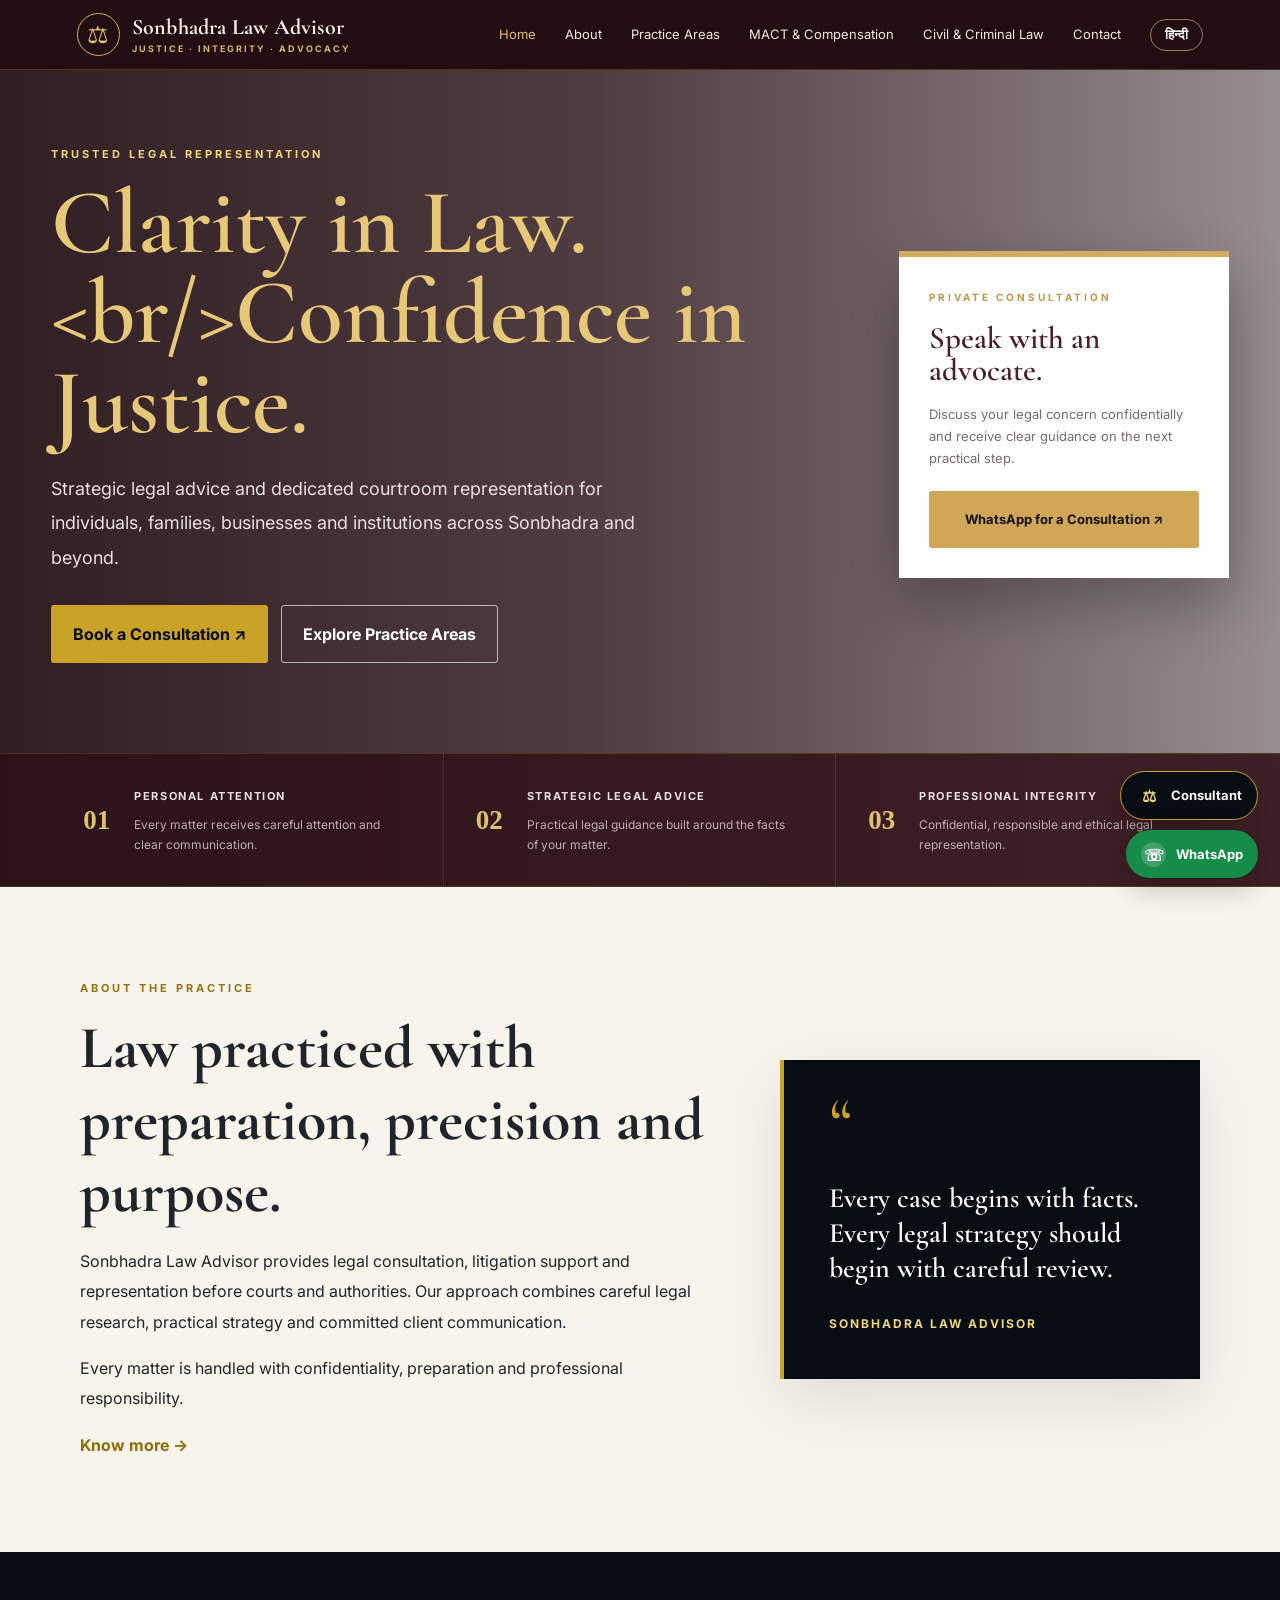
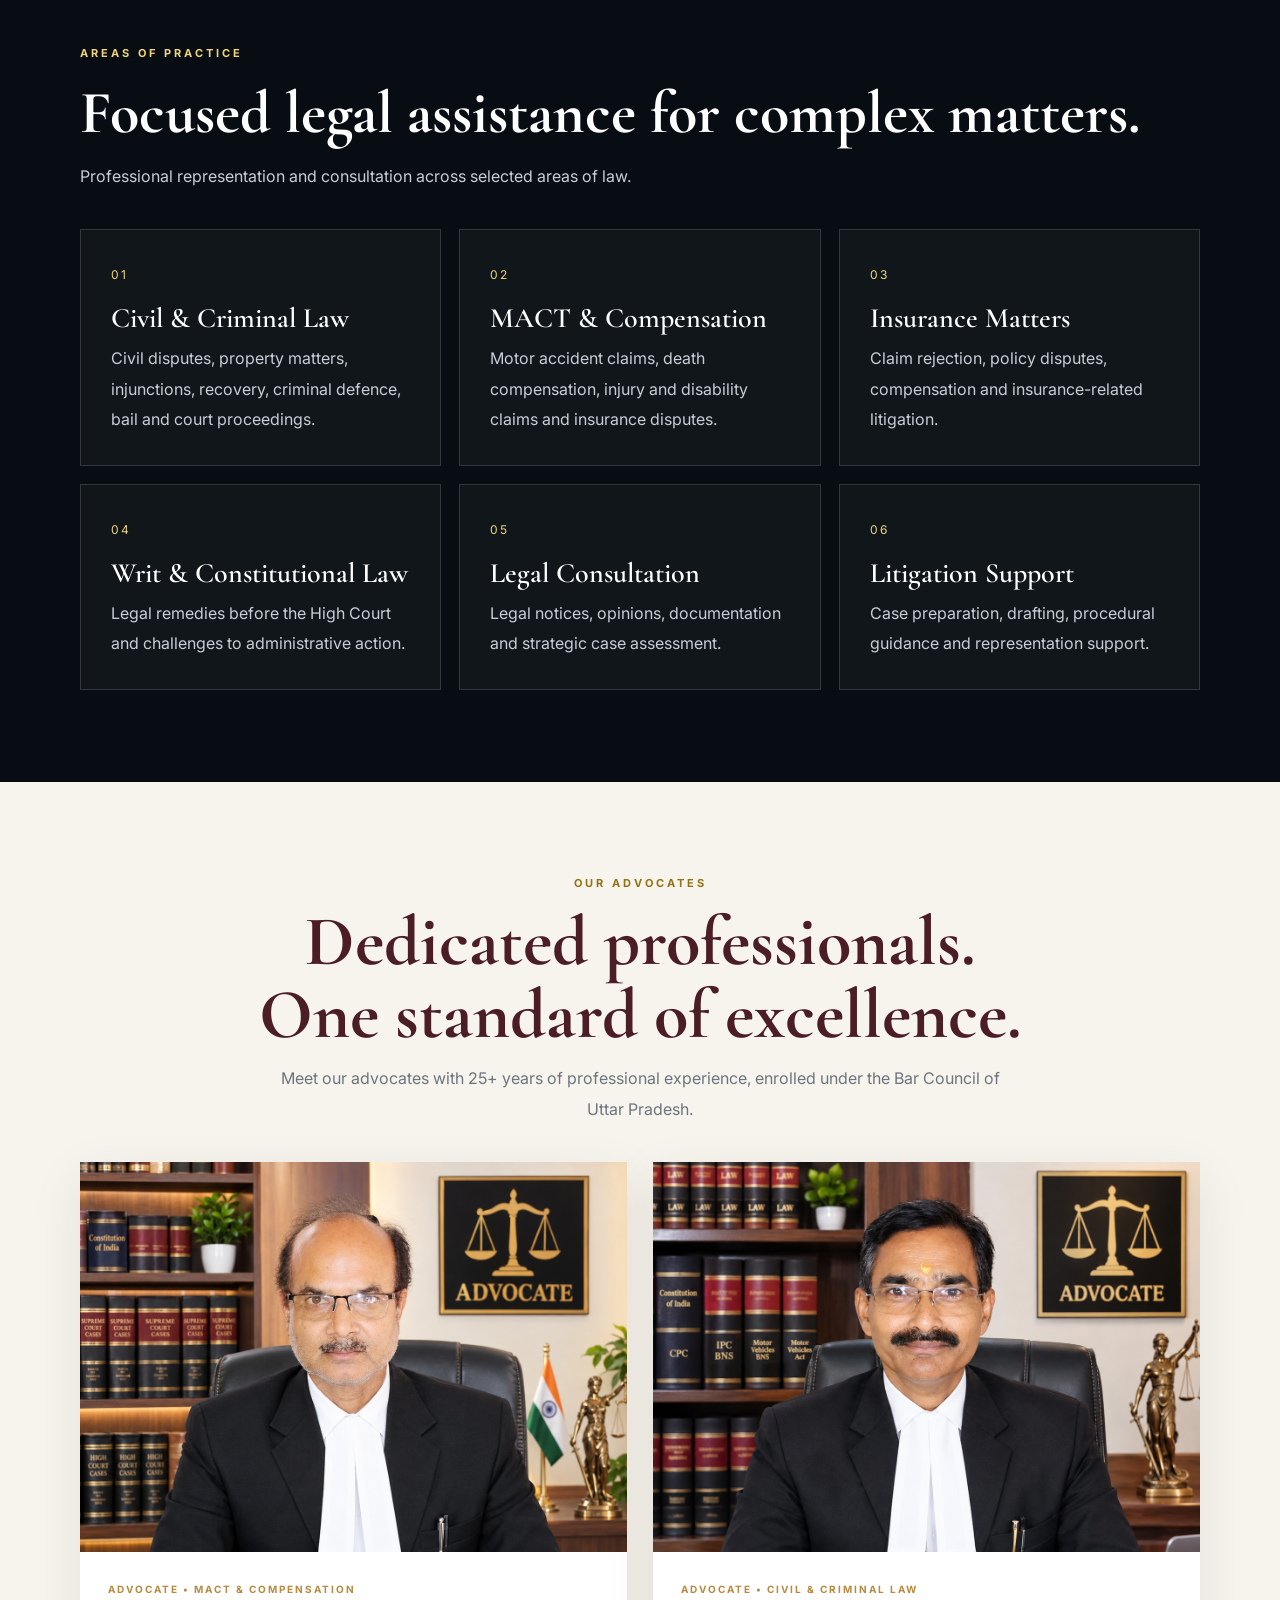
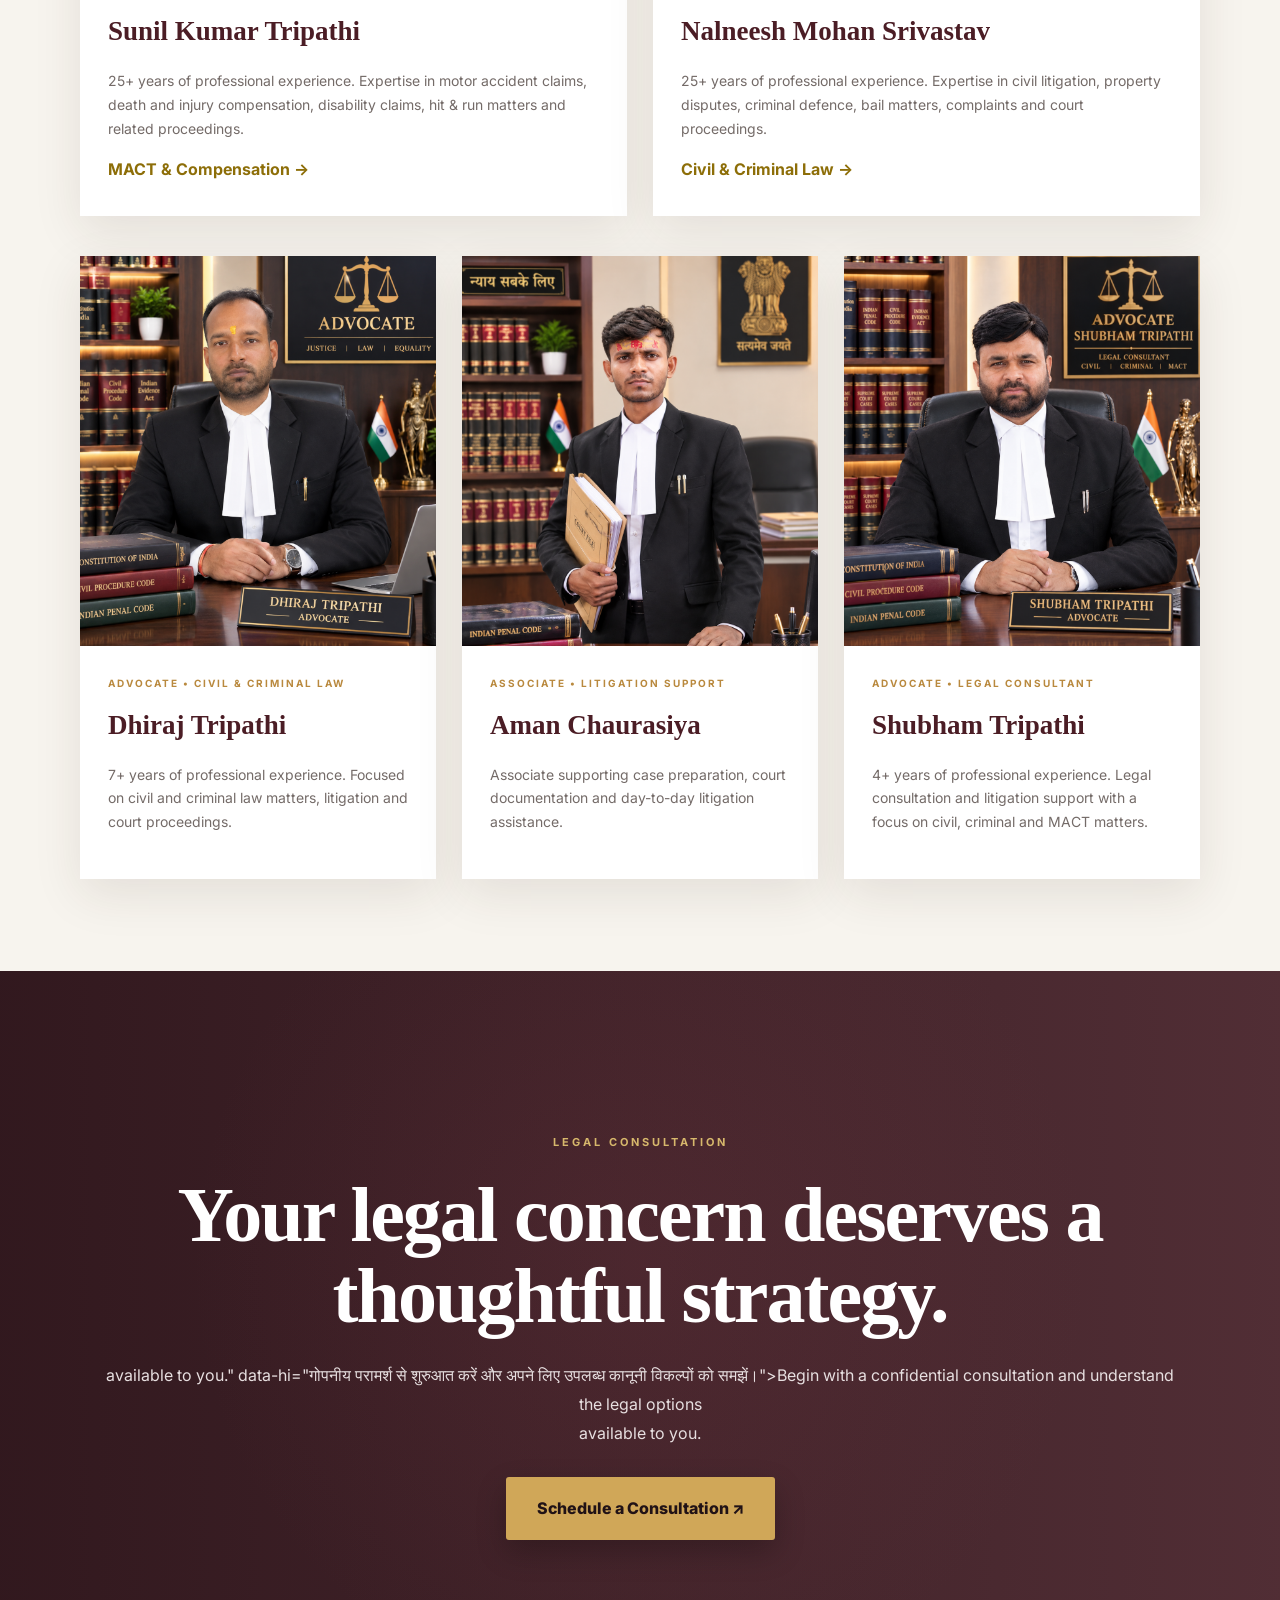
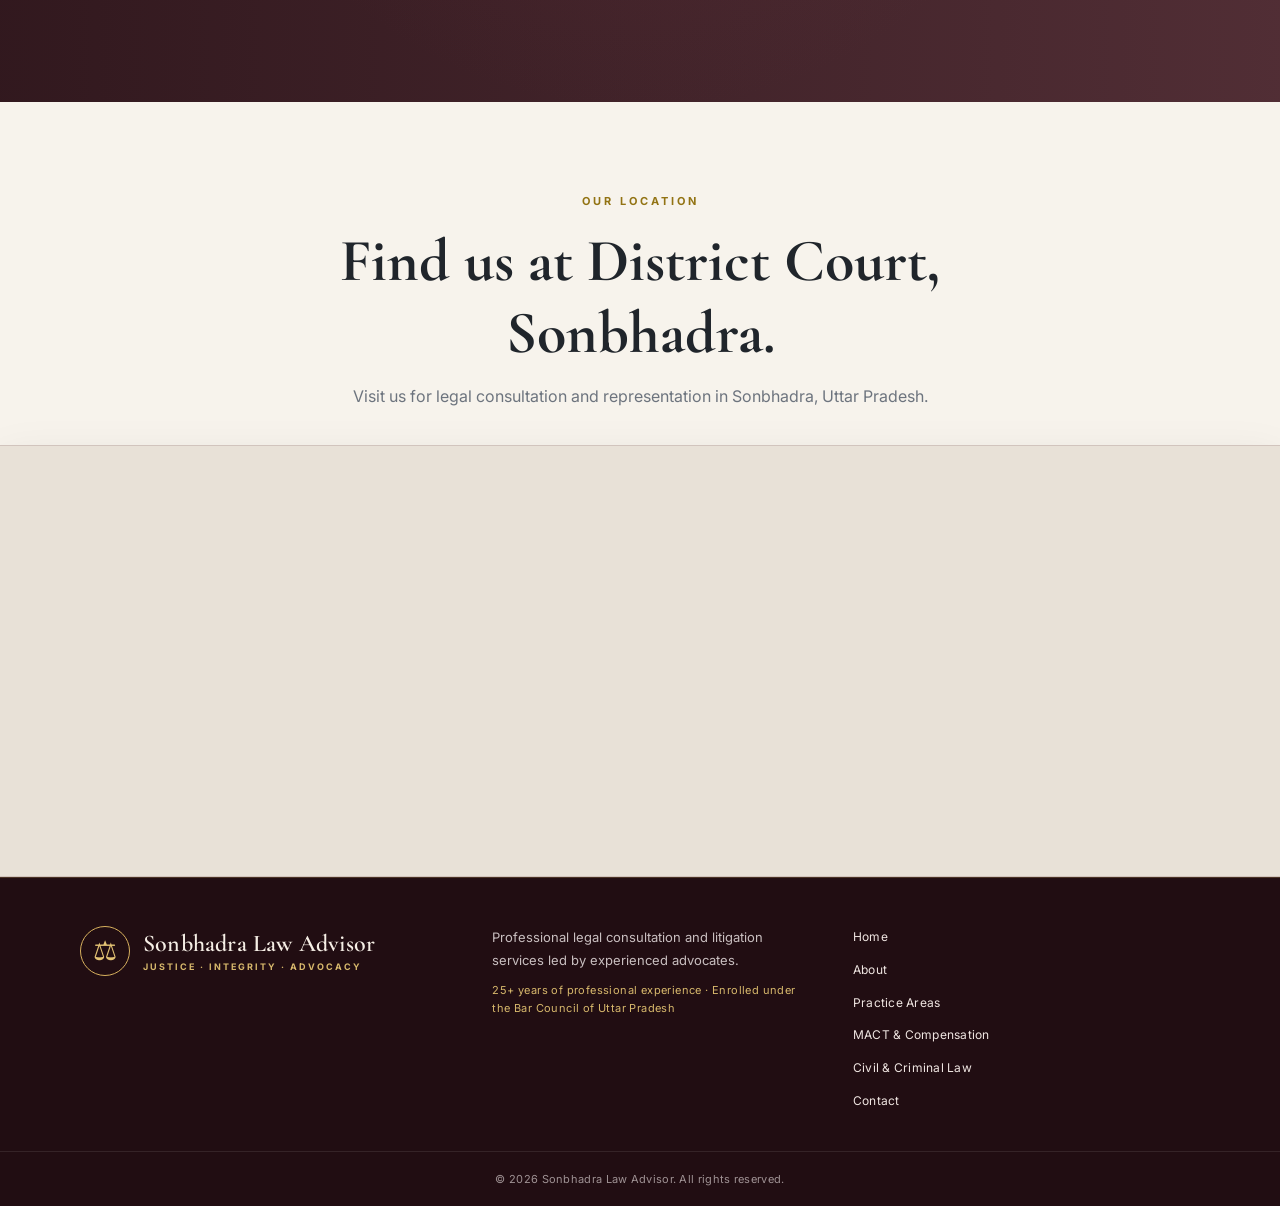
==== index.html @ 663901a7 "first commit" ====
<!DOCTYPE html>

<html lang="en">
<head>
<meta charset="utf-8"/>
<meta content="width=device-width,initial-scale=1" name="viewport"/>
<title>Sonbhadra Law Advisor | Advocate &amp; Legal Consultant</title>
<meta content="Sonbhadra Law Advisor provides professional legal consultation and representation for civil, criminal, MACT, compensation, insurance and related matters in Sonbhadra, Uttar Pradesh." name="description"/>
<link href="https://sonbhadralawadvisor.com/" rel="canonical"/>
<link href="style.css" rel="stylesheet"/>
</head>
<body>
<header class="site-header premium-header">
<a class="logo" href="index.html">
<div aria-hidden="true" class="logo-symbol">⚖</div>
<div class="logo-text"><strong>Sonbhadra Law Advisor</strong><span>JUSTICE · INTEGRITY · ADVOCACY</span></div>
</a>
<button aria-label="Open menu" class="menu-toggle" id="menuToggle">☰</button>
<nav id="navLinks">
<a class="active" data-en="Home" data-hi="होम" href="index.html">Home</a>
<a data-en="About" data-hi="हमारे बारे में" href="about.html">About</a>
<a data-en="Practice Areas" data-hi="सेवाएँ" href="services.html">Practice Areas</a>
<a data-en="MACT &amp; Compensation" data-hi="MACT व क्षतिपूर्ति" href="mact-claim-compensation.html">MACT &amp; Compensation</a>
<a data-en="Civil &amp; Criminal Law" data-hi="सिविल एवं आपराधिक कानून" href="civil-law.html">Civil &amp; Criminal Law</a>
<a data-en="Contact" data-hi="संपर्क" href="contact.html">Contact</a>
<button class="lang-btn" id="langBtn">हिन्दी</button>
</nav>
</header>
<main>
<section class="hero premium-hero" id="home">
<div class="container hero-layout">
<div class="hero-content reveal">
<p class="eyebrow" data-en="Trusted Legal Representation" data-hi="विश्वसनीय कानूनी प्रतिनिधित्व">Trusted Legal Representation</p>
<h1 data-en="Clarity in Law.<br/>Confidence in Justice." data-hi="कानून में स्पष्टता।<br/>न्याय में विश्वास।">Clarity in Law.<br/>Confidence in Justice.</h1>
<p class="hero-description" data-en="Strategic legal advice and dedicated courtroom representation for individuals, families, businesses and institutions across Sonbhadra and beyond." data-hi="सोनभद्र और आसपास के क्षेत्रों में व्यक्तियों, परिवारों, व्यवसायों और संस्थानों के लिए रणनीतिक कानूनी सलाह और समर्पित न्यायालयीन प्रतिनिधित्व।">Strategic legal advice and dedicated courtroom representation for individuals, families, businesses and institutions across Sonbhadra and beyond.</p>
<div class="hero-actions">
<a class="btn btn-gold" href="contact.html" data-en="Book a Consultation ↗" data-hi="परामर्श बुक करें ↗">Book a Consultation ↗</a>
<a class="btn btn-outline" href="#practice" data-en="Explore Practice Areas" data-hi="सेवाएँ देखें">Explore Practice Areas</a>
</div>
</div>
<div class="floating-consultation-card">
  <p class="eyebrow card-eyebrow" data-en="PRIVATE CONSULTATION" data-hi="निजी परामर्श">PRIVATE CONSULTATION</p>
  <h2 data-en="Speak with an advocate." data-hi="अधिवक्ता से बात करें।">Speak with an advocate.</h2>
  <p data-en="Discuss your legal concern confidentially and receive clear guidance on the next practical step." data-hi="अपनी कानूनी समस्या पर गोपनीय रूप से चर्चा करें और अगले व्यावहारिक कदम के लिए स्पष्ट मार्गदर्शन प्राप्त करें।">Discuss your legal concern confidentially and receive clear guidance on the next practical step.</p>
  <a class="btn btn-card-whatsapp" data-en="WhatsApp for a Consultation ↗" data-hi="परामर्श के लिए WhatsApp ↗" href="https://wa.me/917599456641?text=Hello%20Sonbhadra%20Law%20Advisor%2C%20I%20would%20like%20a%20private%20legal%20consultation." target="_blank" rel="noopener">WhatsApp for a Consultation ↗</a>
</div>
</div>
</section><section aria-label="Our standards" class="integrity-strip">
<div class="integrity-inner">
<div class="integrity-item">
<span class="integrity-number">01</span>
<div><strong data-en="PERSONAL ATTENTION" data-hi="व्यक्तिगत ध्यान">PERSONAL ATTENTION</strong><p data-en="Every matter receives careful attention and clear communication." data-hi="हर मामले पर सावधानीपूर्वक ध्यान और स्पष्ट संवाद किया जाता है।">Every matter receives careful attention and clear communication.</p></div>
</div>
<div class="integrity-item">
<span class="integrity-number">02</span>
<div><strong data-en="STRATEGIC LEGAL ADVICE" data-hi="रणनीतिक कानूनी सलाह">STRATEGIC LEGAL ADVICE</strong><p data-en="Practical legal guidance built around the facts of your matter." data-hi="आपके मामले के तथ्यों के आधार पर व्यावहारिक कानूनी मार्गदर्शन।">Practical legal guidance built around the facts of your matter.</p></div>
</div>
<div class="integrity-item">
<span class="integrity-number">03</span>
<div><strong data-en="PROFESSIONAL INTEGRITY" data-hi="पेशेवर ईमानदारी">PROFESSIONAL INTEGRITY</strong><p data-en="Confidential, responsible and ethical legal representation." data-hi="गोपनीय, जिम्मेदार और नैतिक कानूनी प्रतिनिधित्व।">Confidential, responsible and ethical legal representation.</p></div>
</div>
</div>
</section>
<section class="section intro" id="about">
<div class="container split">
<div>
<p class="eyebrow dark" data-en="ABOUT THE PRACTICE" data-hi="प्रैक्टिस के बारे में">ABOUT THE PRACTICE</p>
<h2 data-en="Law practiced with preparation, precision and purpose." data-hi="तैयारी, सटीकता और उद्देश्य के साथ कानून की पैरवी।">Law practiced with preparation, precision and purpose.</h2>
<p data-en="Sonbhadra Law Advisor provides legal consultation, litigation support and representation before courts and authorities. Our approach combines careful legal research, practical strategy and committed client communication." data-hi="सोनभद्र लॉ एडवाइजर न्यायालयों और प्राधिकरणों के समक्ष कानूनी परामर्श, मुकदमेबाजी सहायता और प्रतिनिधित्व प्रदान करता है। हमारा दृष्टिकोण कानूनी शोध, व्यावहारिक रणनीति और निरंतर ग्राहक संवाद पर आधारित है।">Sonbhadra Law Advisor provides legal consultation, litigation support and representation before courts and authorities. Our approach combines careful legal research, practical strategy and committed client communication.</p>
<p data-en="Every matter is handled with confidentiality, preparation and professional responsibility." data-hi="हर मामले को गोपनीयता, तैयारी और पेशेवर जिम्मेदारी के साथ संभाला जाता है।">Every matter is handled with confidentiality, preparation and professional responsibility.</p>
<a class="text-link" href="about.html" data-en="Know more →" data-hi="और जानें →">Know more →</a>
</div>
<div class="quote-card">
<span class="quote-mark">“</span>
<p>Every case begins with facts. Every legal strategy should begin with careful review.</p>
<div class="quote-signature">Sonbhadra Law Advisor</div>
</div>
</div>
</section>
<section class="dark-section section" id="practice">
<div class="container">
<div class="section-head light">
<p class="eyebrow" data-en="AREAS OF PRACTICE" data-hi="कानूनी सेवाएँ">AREAS OF PRACTICE</p>
<h2 data-en="Focused legal assistance for complex matters." data-hi="जटिल मामलों के लिए केंद्रित कानूनी सहायता।">Focused legal assistance for complex matters.</h2>
<p class="section-lead" data-en="Professional representation and consultation across selected areas of law." data-hi="कानून के प्रमुख क्षेत्रों में पेशेवर प्रतिनिधित्व और परामर्श।">Professional representation and consultation across selected areas of law.</p>
</div>
<div class="cards practice-cards">
<a class="service-card" href="civil-law.html"><span>01</span><h3 data-en="Civil &amp; Criminal Law" data-hi="सिविल एवं आपराधिक कानून">Civil &amp; Criminal Law</h3><p data-en="Civil disputes, property matters, injunctions, recovery, criminal defence, bail and court proceedings." data-hi="सिविल विवाद, संपत्ति मामले, निषेधाज्ञा, वसूली, आपराधिक बचाव, जमानत और न्यायालयीन कार्यवाही।">Civil disputes, property matters, injunctions, recovery, criminal defence, bail and court proceedings.</p></a>
<a class="service-card" href="mact-claim-compensation.html"><span>02</span><h3 data-en="MACT &amp; Compensation" data-hi="MACT एवं क्षतिपूर्ति">MACT &amp; Compensation</h3><p data-en="Motor accident claims, death compensation, injury and disability claims and insurance disputes." data-hi="मोटर दुर्घटना दावे, मृत्यु क्षतिपूर्ति, चोट एवं दिव्यांगता दावे और बीमा विवाद।">Motor accident claims, death compensation, injury and disability claims and insurance disputes.</p></a>
<a class="service-card" href="services.html"><span>03</span><h3 data-en="Insurance Matters" data-hi="बीमा मामले">Insurance Matters</h3><p data-en="Claim rejection, policy disputes, compensation and insurance-related litigation." data-hi="दावा अस्वीकृति, पॉलिसी विवाद, क्षतिपूर्ति और बीमा संबंधी मुकदमेबाजी।">Claim rejection, policy disputes, compensation and insurance-related litigation.</p></a>
<a class="service-card" href="services.html"><span>04</span><h3 data-en="Writ &amp; Constitutional Law" data-hi="रिट एवं संवैधानिक कानून">Writ &amp; Constitutional Law</h3><p data-en="Legal remedies before the High Court and challenges to administrative action." data-hi="उच्च न्यायालय के समक्ष कानूनी उपाय और प्रशासनिक कार्रवाई को चुनौती।">Legal remedies before the High Court and challenges to administrative action.</p></a>
<a class="service-card" href="services.html"><span>05</span><h3 data-en="Legal Consultation" data-hi="कानूनी परामर्श">Legal Consultation</h3><p data-en="Legal notices, opinions, documentation and strategic case assessment." data-hi="कानूनी नोटिस, राय, दस्तावेजीकरण और रणनीतिक मामले का आकलन।">Legal notices, opinions, documentation and strategic case assessment.</p></a>
<a class="service-card" href="contact.html"><span>06</span><h3 data-en="Litigation Support" data-hi="मुकदमेबाजी सहायता">Litigation Support</h3><p data-en="Case preparation, drafting, procedural guidance and representation support." data-hi="मामले की तैयारी, ड्राफ्टिंग, प्रक्रिया संबंधी मार्गदर्शन और प्रतिनिधित्व सहायता।">Case preparation, drafting, procedural guidance and representation support.</p></a>
</div>
</div>
</section>
<section class="section advocates-section homepage-team" id="team">
<div class="container">
<div class="section-head">
<p class="eyebrow dark" data-en="OUR ADVOCATES" data-hi="हमारे अधिवक्ता">OUR ADVOCATES</p>
<h2 data-en="Dedicated professionals. One standard of excellence." data-hi="समर्पित पेशेवर। उत्कृष्टता का एक मानक।">Dedicated professionals. One standard of excellence.</h2>
<p class="section-lead" data-en="Meet our advocates with 25+ years of professional experience, enrolled under the Bar Council of Uttar Pradesh." data-hi="25+ वर्षों के पेशेवर अनुभव वाले, बार काउंसिल ऑफ उत्तर प्रदेश में नामांकित हमारे अधिवक्ताओं से मिलें।">Meet our advocates with 25+ years of professional experience, enrolled under the Bar Council of Uttar Pradesh.</p>
</div>
<div class="advocates-grid">
<article class="advocate-card">
<div class="advocate-photo-wrap"><img alt="Sunil Kumar Tripathi, Advocate" class="advocate-photo" src="sunil-kumar-tripathi.png" loading="lazy"/></div>
<div class="advocate-info"><p class="advocate-role" data-en="ADVOCATE • MACT &amp; COMPENSATION" data-hi="अधिवक्ता • MACT एवं क्षतिपूर्ति">ADVOCATE • MACT &amp; COMPENSATION</p><h3>Sunil Kumar Tripathi</h3><p data-en="25+ years of professional experience. Expertise in motor accident claims, death and injury compensation, disability claims, hit &amp; run matters and related proceedings." data-hi="25+ वर्षों का पेशेवर अनुभव। मोटर दुर्घटना दावे, मृत्यु एवं चोट क्षतिपूर्ति, दिव्यांगता दावे, हिट एंड रन मामलों और संबंधित कार्यवाही में विशेषज्ञता।">25+ years of professional experience. Expertise in motor accident claims, death and injury compensation, disability claims, hit &amp; run matters and related proceedings.</p><a class="text-link" href="mact-claim-compensation.html" data-en="MACT &amp; Compensation →" data-hi="MACT एवं क्षतिपूर्ति →">MACT &amp; Compensation →</a></div>
</article>
<article class="advocate-card">
<div class="advocate-photo-wrap"><img alt="Nalneesh Mohan Srivastav, Advocate" class="advocate-photo" src="nalneesh-mohan-srivastav.png" loading="lazy"/></div>
<div class="advocate-info"><p class="advocate-role" data-en="ADVOCATE • CIVIL &amp; CRIMINAL LAW" data-hi="अधिवक्ता • सिविल एवं आपराधिक कानून">ADVOCATE • CIVIL &amp; CRIMINAL LAW</p><h3>Nalneesh Mohan Srivastav</h3><p data-en="25+ years of professional experience. Expertise in civil litigation, property disputes, criminal defence, bail matters, complaints and court proceedings." data-hi="25+ वर्षों का पेशेवर अनुभव। सिविल मुकदमेबाजी, संपत्ति विवाद, आपराधिक बचाव, जमानत, शिकायतों और न्यायालयीन कार्यवाही में विशेषज्ञता।">25+ years of professional experience. Expertise in civil litigation, property disputes, criminal defence, bail matters, complaints and court proceedings.</p><a class="text-link" href="civil-law.html" data-en="Civil &amp; Criminal Law →" data-hi="सिविल एवं आपराधिक कानून →">Civil &amp; Criminal Law →</a></div>
</article>
</div>
<div class="advocates-grid team-second-row">
<article class="advocate-card"><div class="advocate-photo-wrap"><img alt="Dhiraj Tripathi, Advocate" class="advocate-photo" src="dhiraj-tripathi.png" loading="lazy"/></div><div class="advocate-info"><p class="advocate-role" data-en="ADVOCATE • CIVIL &amp; CRIMINAL LAW" data-hi="अधिवक्ता • सिविल एवं आपराधिक कानून">ADVOCATE • CIVIL &amp; CRIMINAL LAW</p><h3>Dhiraj Tripathi</h3><p data-en="7+ years of professional experience. Focused on civil and criminal law matters, litigation and court proceedings." data-hi="7+ वर्षों का पेशेवर अनुभव। सिविल एवं आपराधिक कानून, मुकदमेबाजी और न्यायालयीन कार्यवाही पर केंद्रित।">7+ years of professional experience. Focused on civil and criminal law matters, litigation and court proceedings.</p></div></article>

<article class="advocate-card"><div class="advocate-photo-wrap"><img alt="Aman Chaurasiya, Associate" class="advocate-photo" src="aman-chaurasiya.png" loading="lazy"/></div><div class="advocate-info"><p class="advocate-role" data-en="ASSOCIATE • LITIGATION SUPPORT" data-hi="एसोसिएट • मुकदमेबाजी सहायता">ASSOCIATE • LITIGATION SUPPORT</p><h3>Aman Chaurasiya</h3><p data-en="Associate supporting case preparation, court documentation and day-to-day litigation assistance." data-hi="वाद की तैयारी, न्यायालयीन दस्तावेजीकरण और दैनिक मुकदमेबाजी कार्य में सहयोग।">Associate supporting case preparation, court documentation and day-to-day litigation assistance.</p></div></article>
<article class="advocate-card"><div class="advocate-photo-wrap"><img alt="Shubham Tripathi, Advocate" class="advocate-photo" src="shubham-tripathi.png" loading="lazy"/></div><div class="advocate-info"><p class="advocate-role" data-en="ADVOCATE • LEGAL CONSULTANT" data-hi="अधिवक्ता • विधिक सलाहकार">ADVOCATE • LEGAL CONSULTANT</p><h3>Shubham Tripathi</h3><p data-en="4+ years of professional experience. Legal consultation and litigation support with a focus on civil, criminal and MACT matters." data-hi="4+ वर्षों का पेशेवर अनुभव। सिविल, आपराधिक और MACT मामलों में विधिक परामर्श एवं मुकदमेबाजी सहायता।">4+ years of professional experience. Legal consultation and litigation support with a focus on civil, criminal and MACT matters.</p></div></article>
</div></section>
<section aria-label="Legal consultation" class="cta legal-concern-section section">
<div class="legal-concern-overlay"></div>
<div class="container legal-concern-content">
<p class="eyebrow legal-concern-eyebrow" data-en="LEGAL CONSULTATION" data-hi="कानूनी परामर्श">LEGAL CONSULTATION</p>
<h2 data-en="Your legal concern deserves a thoughtful strategy." data-hi="आपकी कानूनी समस्या एक विचारशील रणनीति की हकदार है।">Your legal concern<br/>deserves a thoughtful<br/>strategy.</h2>
<p data-en="Begin with a confidential consultation and understand the legal options<br class="desktop-break"/> available to you." data-hi="गोपनीय परामर्श से शुरुआत करें और अपने लिए उपलब्ध कानूनी विकल्पों को समझें।">Begin with a confidential consultation and understand the legal options<br class="desktop-break"/> available to you.</p>
<a class="btn legal-concern-btn" href="contact.html" data-en="Schedule a Consultation ↗" data-hi="परामर्श निर्धारित करें ↗">Schedule a Consultation ↗</a>
</div>
</section>
</main>

<section class="location-section homepage-location section" aria-label="Our office location">
  <div class="container">
    <div class="section-head">
      <p class="eyebrow dark" data-en="OUR LOCATION" data-hi="हमारा स्थान">OUR LOCATION</p>
      <h2 data-en="Find us at District Court, Sonbhadra." data-hi="हमें जिला न्यायालय, सोनभद्र में खोजें।">Find us at District Court, Sonbhadra.</h2>
      <p class="section-lead" data-en="Visit us for legal consultation and representation in Sonbhadra, Uttar Pradesh." data-hi="सोनभद्र, उत्तर प्रदेश में कानूनी परामर्श और प्रतिनिधित्व के लिए हमसे मिलें।">Visit us for legal consultation and representation in Sonbhadra, Uttar Pradesh.</p>
    </div>
    <div class="map-frame">
      <iframe class="map" loading="lazy" title="District Court Sonbhadra location" src="https://www.google.com/maps?q=District%20Court%20Sonbhadra%20Uttar%20Pradesh&amp;output=embed"></iframe>
    </div>
  </div>
</section>
<footer class="footer premium-footer">
  <div class="container footer-top">
    <a class="footer-logo" href="index.html" aria-label="Sonbhadra Law Advisor home">
      <div class="footer-logo-symbol" aria-hidden="true">⚖</div>
      <div class="footer-logo-text"><strong>Sonbhadra Law Advisor</strong><span>JUSTICE · INTEGRITY · ADVOCACY</span></div>
    </a>
    <div class="footer-description"><p data-en="Professional legal consultation and litigation services led by experienced advocates." data-hi="अनुभवी अधिवक्ताओं द्वारा पेशेवर कानूनी परामर्श और मुकदमेबाजी सेवाएँ।">Professional legal consultation and litigation services led by experienced advocates.</p><p class="footer-experience" data-en="25+ years of professional experience · Enrolled under the Bar Council of Uttar Pradesh" data-hi="25+ वर्षों का पेशेवर अनुभव · बार काउंसिल ऑफ उत्तर प्रदेश में नामांकित">25+ years of professional experience · Enrolled under the Bar Council of Uttar Pradesh</p></div>
    <nav class="footer-nav" aria-label="Footer navigation">
      <a href="index.html" data-en="Home" data-hi="होम">Home</a><a href="about.html" data-en="About" data-hi="हमारे बारे में">About</a><a href="services.html" data-en="Practice Areas" data-hi="सेवाएँ">Practice Areas</a><a href="mact-claim-compensation.html" data-en="MACT &amp; Compensation" data-hi="MACT एवं क्षतिपूर्ति">MACT &amp; Compensation</a><a href="civil-law.html" data-en="Civil &amp; Criminal Law" data-hi="सिविल एवं आपराधिक कानून">Civil &amp; Criminal Law</a><a href="contact.html" data-en="Contact" data-hi="संपर्क">Contact</a>
    </nav>
  </div>
  <div class="copyright">© <span id="year"></span> Sonbhadra Law Advisor. All rights reserved.</div>
</footer>
<script src="script.js"></script>
<div aria-label="Quick contact options" class="floating-actions">
<a aria-label="Book a legal consultation" class="floating-consultant" href="contact.html"><span>⚖</span><strong data-en="Consultant" data-hi="परामर्श">Consultant</strong></a>
<a aria-label="Chat on WhatsApp" class="floating-whatsapp" href="https://wa.me/917599456641?text=Hello%20Sonbhadra%20Law%20Advisor%2C%20I%20would%20like%20a%20legal%20consultation." rel="noopener" target="_blank"><span>☏</span><strong data-en="WhatsApp" data-hi="WhatsApp">WhatsApp</strong></a>
</div>
</body>
</html>
---- style.css ----
@import url('https://fonts.googleapis.com/css2?family=Cormorant+Garamond:wght@500;600;700&family=Inter:wght@400;500;600;700&display=swap');

:root {
  --gold: #c9a227;
  --gold2: #f0d477;
  --dark: #080d13;
  --dark2: #101721;
  --cream: #f7f4eb;
  --white: #fff;
  --text: #20252b;
  --muted: #6d747e;
  --border: #e4dfd2;
  --shadow: 0 20px 60px rgba(0,0,0,.10);
  --serif: "Cormorant Garamond", Georgia, serif;
  --sans: Inter, Arial, sans-serif;
}

* { box-sizing: border-box; }

html { scroll-behavior: smooth; }

body {
  margin: 0;
  color: var(--text);
  font-family: var(--sans);
  line-height: 1.7;
  background: #fff;
}

a {
  text-decoration: none;
  color: inherit;
}

.container {
  width: min(1120px, 92%);
  margin: auto;
}

/* =========================
   HEADER / NAVIGATION
========================= */
.site-header {
  position: sticky;
  top: 0;
  z-index: 50;
  min-height: 78px;
  display: flex;
  align-items: center;
  padding: 0 4%;
  background: rgba(8,13,19,.97);
  color: #fff;
  border-bottom: 1px solid rgba(201,162,39,.25);
  backdrop-filter: blur(12px);
}

.brand {
  display: flex;
  gap: 11px;
  align-items: center;
  color: #fff;
  font-size: 13px;
  line-height: 1.05;
  letter-spacing: 2px;
}

.brand b {
  color: var(--gold2);
  font-weight: 700;
}

.brand-mark {
  width: 43px;
  height: 43px;
  display: grid;
  place-items: center;
  border: 1px solid var(--gold);
  border-radius: 50%;
  color: var(--gold2);
  font-size: 24px;
}

.site-header nav {
  margin-left: auto;
  display: flex;
  align-items: center;
  gap: 22px;
}

.site-header nav a {
  color: #e9edf2;
  font-size: 13px;
  transition: .25s;
}

.site-header nav a:hover,
.site-header nav a.active {
  color: var(--gold2);
}

.lang-btn {
  padding: 8px 12px;
  border: 1px solid var(--gold);
  border-radius: 4px;
  background: transparent;
  color: var(--gold2);
  cursor: pointer;
  font-weight: 600;
}

.menu-toggle {
  display: none;
  margin-left: auto;
  border: 0;
  background: none;
  color: #fff;
  font-size: 26px;
  cursor: pointer;
}

/* =========================
   HERO
========================= */
.hero {
  min-height: 650px;
  position: relative;
  display: flex;
  align-items: center;
  background:
    linear-gradient(90deg, rgba(4,8,12,.93), rgba(4,8,12,.64)),
    url("https://images.unsplash.com/photo-1589829545856-d10d557cf95f?auto=format&fit=crop&w=1800&q=85")
    center / cover;
}

.hero-content {
  position: relative;
  padding: 90px 0;
  color: #fff;
}

.eyebrow {
  margin: 0 0 14px;
  color: var(--gold2);
  font-size: 11px;
  font-weight: 700;
  letter-spacing: 3px;
  line-height: 1.7;
  text-transform: uppercase;
}

.eyebrow.dark {
  color: #927313;
}

.hero h1,
.page-hero h1 {
  max-width: 850px;
  margin: 0 0 24px;
  color: #fff;
  font-family: var(--serif);
  font-size: clamp(50px,7vw,88px);
  font-weight: 600;
  line-height: 1.2;
}

.hero-text {
  max-width: 720px;
  color: #e2e6eb;
  font-size: 18px;
  line-height: 1.9;
}

.hero-actions {
  display: flex;
  flex-wrap: wrap;
  gap: 13px;
  margin-top: 30px;
}

/* =========================
   BUTTONS
========================= */
.btn {
  display: inline-flex;
  align-items: center;
  justify-content: center;
  padding: 13px 21px;
  border: 1px solid transparent;
  border-radius: 3px;
  cursor: pointer;
  font-weight: 700;
}

.btn-gold {
  background: var(--gold);
  color: #0a0e13;
}

.btn-gold:hover {
  background: var(--gold2);
}

.btn-outline {
  border-color: rgba(255,255,255,.65);
  color: #fff;
}

.btn-outline:hover {
  border-color: var(--gold2);
  color: var(--gold2);
}

.btn-dark {
  background: var(--dark);
  color: #fff;
}

/* =========================
   COMMON SECTIONS
========================= */
.section {
  padding: 92px 0;
}

.intro {
  background: var(--cream);
}

.section h2 {
  margin: 0 0 18px;
  font-family: var(--serif);
  font-size: clamp(38px,5vw,60px);
  line-height: 1.2;
}

.section-head {
  margin-bottom: 38px;
}

.section-head.light h2 {
  color: #fff;
}

.dark-section {
  background: var(--dark);
  color: #fff;
}

.soft-section {
  background: var(--cream);
}

/* =========================
   SPLIT / QUOTE
========================= */
.split {
  display: grid;
  grid-template-columns: 1.2fr .8fr;
  gap: 70px;
  align-items: center;
}

.quote-card {
  padding: 45px;
  background: var(--dark);
  color: #fff;
  border-left: 4px solid var(--gold);
  box-shadow: var(--shadow);
}

.quote-mark {
  color: var(--gold);
  font: 70px var(--serif);
  line-height: .5;
}

.quote-card p {
  font: 600 28px/1.25 var(--serif);
}

/* =========================
   CARDS
========================= */
.cards {
  display: grid;
  grid-template-columns: repeat(3,1fr);
  gap: 18px;
}

.service-card {
  display: block;
  padding: 30px;
  border: 1px solid rgba(255,255,255,.14);
  background: rgba(255,255,255,.035);
  transition: .25s;
}

.service-card:hover {
  transform: translateY(-5px);
  border-color: var(--gold);
}

.service-card span {
  color: var(--gold2);
  font-size: 12px;
  letter-spacing: 2px;
}

.service-card h3 {
  margin: 14px 0 8px;
  font: 600 28px var(--serif);
}

.service-card p {
  margin: 0;
  color: #c8ced6;
}

.light-cards .service-card.light {
  background: #fff;
  border: 1px solid var(--border);
  color: var(--text);
  box-shadow: 0 8px 30px rgba(0,0,0,.04);
}

.light-cards .service-card.light p {
  color: var(--muted);
}

/* =========================
   CTA
========================= */
.cta {
  background: var(--cream);
}

.cta-box {
  display: flex;
  justify-content: space-between;
  align-items: center;
  gap: 30px;
}

/* =========================
   PAGE HERO / MACT HERO
========================= */
.page-hero {
  min-height: 650px;
  position: relative;
  display: flex;
  align-items: center;
  background:
    linear-gradient(90deg, rgba(4,8,12,.93), rgba(4,8,12,.64)),
    url("https://images.unsplash.com/photo-1589829545856-d10d557cf95f?auto=format&fit=crop&w=1800&q=85")
    center / cover;
}

/* Corrected original .mact-hero syntax */
.mact-hero {
  min-height: 650px;
  position: relative;
  display: flex;
  align-items: center;
  padding: 105px 0 95px;
  color: #fff;
  background:
    linear-gradient(90deg, rgba(4,8,12,.94), rgba(4,8,12,.62)),
    url("https://images.unsplash.com/photo-1505664194779-8beaceb93744?auto=format&fit=crop&w=1800&q=85")
    center / cover;
}

.page-hero h1 {
  margin-bottom: 15px;
  font-size: clamp(48px,6vw,78px);
}

.page-hero p:not(.eyebrow) {
  max-width: 720px;
  color: #eff1f3;
  font-size: 18px;
  line-height: 1.9;
}

/* =========================
   INFORMATION PANEL
========================= */
.info-panel {
  padding: 35px;
  background: var(--cream);
  border-top: 3px solid var(--gold);
}

.info-panel h3 {
  font: 600 32px var(--serif);
}

.info-panel li {
  margin: 9px 0;
}

/* =========================
   AREA GRID
========================= */
.area-grid {
  display: grid;
  grid-template-columns: repeat(6,1fr);
  gap: 12px;
}

.area-grid div {
  padding: 18px;
  border: 1px solid rgba(255,255,255,.16);
  color: #e8ebef;
  text-align: center;
}

/* =========================
   SERVICE LIST
========================= */
.service-list {
  display: grid;
  grid-template-columns: 1fr 1fr;
  gap: 0;
}

.service-list article {
  display: grid;
  grid-template-columns: 55px 1fr;
  gap: 18px;
  padding: 34px 28px;
  border-bottom: 1px solid var(--border);
}

.service-list article > span {
  color: var(--gold);
  font-weight: 700;
}

.service-list h2 {
  margin: 0 0 8px;
  font-size: 36px;
}

.service-list p {
  color: var(--muted);
}

.text-link {
  color: #8d6e08;
  font-weight: 700;
}

/* =========================
   CHECK LIST
========================= */
.check-list {
  display: grid;
  grid-template-columns: 1fr 1fr;
  gap: 13px;
}

.check-list div {
  padding: 15px 18px;
  background: rgba(255,255,255,.06);
  border: 1px solid rgba(255,255,255,.12);
}

/* =========================
   PROCESS STEPS
========================= */
.steps {
  display: grid;
  grid-template-columns: repeat(5,1fr);
  gap: 15px;
}

.steps > div {
  padding: 25px 18px;
  border-top: 2px solid var(--gold);
  background: #fff;
  box-shadow: 0 8px 25px rgba(0,0,0,.05);
}

.steps b {
  color: var(--gold);
  font-size: 13px;
}

.steps h3 {
  margin: 12px 0 5px;
  font: 600 25px var(--serif);
}

.steps p {
  color: var(--muted);
  font-size: 14px;
}

/* =========================
   DOCUMENT GRID
========================= */
.doc-grid {
  display: grid;
  grid-template-columns: repeat(2,1fr);
  gap: 10px;
}

.doc-grid div {
  padding: 14px 17px;
  background: #fff;
  border: 1px solid var(--border);
}

/* =========================
   FAQ
========================= */
.faq-section details {
  padding: 18px 0;
  border-bottom: 1px solid var(--border);
}

.faq-section summary {
  cursor: pointer;
  font-weight: 700;
}

.faq-section details p {
  max-width: 850px;
  color: var(--muted);
}

/* =========================
   CONTACT
========================= */
.contact-box {
  display: grid;
  grid-template-columns: 1fr 1fr;
  gap: 55px;
  align-items: start;
}

.contact-box form {
  display: grid;
  gap: 12px;
}

.contact-box input,
.contact-box textarea {
  width: 100%;
  padding: 14px;
  border: 1px solid var(--border);
  outline: none;
  background: #fff;
  font: inherit;
}

.contact-box input:focus,
.contact-box textarea:focus {
  border-color: var(--gold);
}

.contact-details {
  margin-top: 28px;
  color: var(--muted);
}

/* =========================
   DISCLAIMER
========================= */
.disclaimer {
  padding: 22px 0;
  background: #f1eee5;
  color: #62676d;
  font-size: 13px;
}

/* =========================
   FOOTER
========================= */
.footer {
  padding: 55px 0 0;
  background: #060a0f;
  color: #aeb6c0;
}

.footer-grid {
  display: flex;
  justify-content: space-between;
  gap: 40px;
}

.footer b {
  color: #fff;
  letter-spacing: 1px;
}

.footer p {
  max-width: 500px;
}

.footer-grid > div:last-child {
  display: flex;
  gap: 18px;
  flex-wrap: wrap;
}

.footer a:hover {
  color: var(--gold2);
}

.copyright {
  margin-top: 40px;
  padding: 20px;
  border-top: 1px solid rgba(255,255,255,.08);
  text-align: center;
  font-size: 12px;
}

/* =========================
   HINDI TEXT
========================= */
[data-hi] {
  line-height: 1.9;
}

[data-hi].eyebrow {
  line-height: 1.7;
}

/* =========================
   RESPONSIVE <= 900px
========================= */
@media (max-width: 900px) {
  .site-header {
    min-height: 70px;
  }

  .menu-toggle {
    display: block;
  }

  .site-header nav {
    display: none;
    position: absolute;
    top: 70px;
    left: 0;
    right: 0;
    flex-direction: column;
    align-items: stretch;
    gap: 15px;
    padding: 20px 5%;
    margin-left: 0;
    background: var(--dark);
  }

  .site-header nav.open {
    display: flex;
  }

  .lang-btn {
    align-self: flex-start;
  }

  .cards {
    grid-template-columns: 1fr 1fr;
  }

  .split,
  .contact-box {
    grid-template-columns: 1fr;
    gap: 35px;
  }

  .area-grid {
    grid-template-columns: repeat(3,1fr);
  }

  .steps {
    grid-template-columns: 1fr 1fr;
  }

  .service-list {
    grid-template-columns: 1fr;
  }
}

/* =========================
   RESPONSIVE <= 550px
========================= */
@media (max-width: 550px) {
  .hero {
    min-height: 610px;
  }

  .hero h1 {
    font-size: 48px;
  }

  .section {
    padding: 65px 0;
  }

  .cards,
  .steps,
  .doc-grid {
    grid-template-columns: 1fr;
  }

  .area-grid {
    grid-template-columns: 1fr 1fr;
  }

  .check-list {
    grid-template-columns: 1fr;
  }

  .cta-box,
  .footer-grid {
    flex-direction: column;
    align-items: flex-start;
  }

  .brand {
    font-size: 11px;
  }

  .brand-mark {
    width: 38px;
    height: 38px;
  }

  .service-list article {
    padding: 25px 8px;
  }
}
.team-grid{
  display:grid;
  grid-template-columns:repeat(3,1fr);
  gap:25px;
}

.team-card{
  background:white;
  position:relative;
  overflow:hidden;
  box-shadow:0 12px 35px rgba(36,16,20,.06);
  transition:.4s ease;
}

.team-card:hover{
  transform:translateY(-10px);
  box-shadow:var(--shadow);
}

.team-photo{
  height:300px;
  display:grid;
  place-items:center;
  background:
    linear-gradient(145deg,#e8dfd2,#bcae9d);
  color:var(--burgundy);
  font-size:100px;
  font-family:"Playfair Display",serif;
  position:relative;
  overflow:hidden;
}

.team-photo::after{
  content:"";
  position:absolute;
  inset:0;
  background:linear-gradient(transparent,rgba(36,16,20,.35));
}

.team-info{
  padding:27px;
}

.team-info small{
  color:var(--gold);
  text-transform:uppercase;
  font-size:10px;
  letter-spacing:2px;
  font-weight:700;
}

.team-info h3{
  color:var(--burgundy);
  font-family:"Playfair Display",serif;
  font-size:25px;
  margin:7px 0;
}

.team-info p{
  color:var(--muted);
  font-size:13px;
}
.contact-grid{
  display:grid;
  grid-template-columns:.85fr 1.15fr;
  gap:70px;
}

.contact-details{
  display:grid;
  gap:25px;
  margin-top:30px;
}

.contact-item{
  display:flex;
  gap:15px;
  align-items:flex-start;
}

.contact-icon{
  width:42px;
  height:42px;
  border:1px solid var(--gold);
  color:var(--gold);
  display:grid;
  place-items:center;
  flex-shrink:0;
}

.contact-item strong{
  display:block;
  color:var(--burgundy);
  margin-bottom:3px;
}

.contact-item span{
  color:var(--muted);
  font-size:13px;
}

.contact-form{
  background:white;
  padding:40px;
  box-shadow:0 15px 50px rgba(36,16,20,.07);
}

.form-row{
  display:grid;
  grid-template-columns:1fr 1fr;
  gap:18px;
}

.form-group{
  margin-bottom:18px;
}

.form-group label{
  display:block;
  color:var(--burgundy);
  font-size:12px;
  font-weight:700;
  margin-bottom:7px;
}

.form-group input,
.form-group textarea,
.form-group select{
  width:100%;
  border:1px solid #e4ddd4;
  background:#fcfaf7;
  padding:13px 14px;
  outline:none;
  font-family:inherit;
  font-size:13px;
}

.form-group textarea{
  min-height:125px;
  resize:vertical;
}

.form-group input:focus,
.form-group textarea:focus,
.form-group select:focus{
  border-color:var(--gold);
}

/* MAP */

.map{
  width:100%;
  height:370px;
  border:0;
  display:block;
}



/* =========================
   ADVOCATE / COUNSEL SECTIONS
========================= */
.advocates-section {
  background: var(--cream);
}

.section-lead {
  max-width: 700px;
  color: var(--muted);
  margin-top: -6px;
}

/* Home page advocate profiles with photos */
.homepage-team .advocate-card {
  display: block;
  grid-template-columns: none;
}
.advocates-grid {
  display: grid;
  grid-template-columns: repeat(2, minmax(0, 1fr));
  gap: 26px;
}

.advocate-card {
  display: grid;
  grid-template-columns: 230px 1fr;
  background: #fff;
  border: 1px solid var(--border);
  box-shadow: var(--shadow);
  overflow: hidden;
}

.advocate-card.compact {
  grid-template-columns: 180px 1fr;
}

.advocate-photo-wrap {
  min-height: 360px;
}

.advocate-photo,
.counsel-image {
  width: 100%;
  height: 100%;
  object-fit: cover;
  object-position: center top;
  display: block;
}

.advocate-info {
  padding: 34px 30px;
  align-self: center;
}

.advocate-role,
.counsel-specialization {
  margin: 0 0 10px;
  color: var(--gold);
  font-size: 12px;
  font-weight: 800;
  letter-spacing: 1.6px;
}

.advocate-info h3,
.counsel-copy h2 {
  margin: 0 0 12px;
  font-family: var(--serif);
  color: var(--text);
}

.advocate-info h3 {
  font-size: 31px;
}

.advocate-info p:not(.advocate-role) {
  color: var(--muted);
  line-height: 1.75;
}

.advocate-links {
  display: flex;
  flex-wrap: wrap;
  gap: 12px;
  margin-top: 18px;
}

.counsel-section {
  background: #fff;
}

.counsel-layout {
  display: grid;
  grid-template-columns: minmax(280px, 420px) 1fr;
  gap: 58px;
  align-items: center;
}

.counsel-photo {
  height: 500px;
  overflow: hidden;
  border: 1px solid var(--border);
  box-shadow: var(--shadow);
}

.counsel-copy {
  max-width: 720px;
}

.counsel-copy h2 {
  font-size: clamp(38px, 5vw, 62px);
}

.counsel-copy > p:not(.eyebrow):not(.counsel-specialization) {
  color: var(--muted);
  line-height: 1.85;
  max-width: 680px;
}

.btn-outline-dark {
  border: 1px solid var(--dark);
  color: var(--dark);
}

.btn-outline-dark:hover {
  background: var(--dark);
  color: #fff;
}

@media (max-width: 900px) {
  .advocates-grid,
  .counsel-layout {
    grid-template-columns: 1fr;
  }

  .advocate-card,
  .advocate-card.compact {
    grid-template-columns: 190px 1fr;
  }

  .counsel-photo {
    height: 440px;
    max-width: 520px;
  }
}

@media (max-width: 620px) {
  .advocate-card,
  .advocate-card.compact {
    grid-template-columns: 1fr;
  }

  .advocate-photo-wrap {
    height: 360px;
    min-height: 0;
  }

  .advocate-card.compact .advocate-photo {
    height: 320px;
  }

  .advocate-info {
    padding: 26px 22px;
  }

  .counsel-photo {
    height: 380px;
  }
}


/* =========================
   HOMEPAGE FLOATING CONTACT
========================= */
.floating-actions {
  position: fixed;
  right: 22px;
  bottom: 22px;
  z-index: 100;
  display: flex;
  flex-direction: column;
  gap: 10px;
  align-items: flex-end;
}

.floating-actions a {
  display: inline-flex;
  align-items: center;
  gap: 9px;
  min-height: 48px;
  padding: 0 16px;
  border-radius: 999px;
  box-shadow: 0 10px 28px rgba(0,0,0,.22);
  font-size: 13px;
  font-weight: 800;
  transition: transform .2s ease, box-shadow .2s ease;
}

.floating-actions a:hover {
  transform: translateY(-2px);
  box-shadow: 0 14px 34px rgba(0,0,0,.28);
}

.floating-consultant {
  background: var(--gold);
  color: var(--dark);
}

.floating-whatsapp {
  background: #25d366;
  color: #fff;
}

.floating-actions span {
  width: 26px;
  height: 26px;
  display: grid;
  place-items: center;
  border-radius: 50%;
  font-size: 16px;
}

@media (max-width: 640px) {
  .floating-actions {
    right: 12px;
    bottom: 12px;
    gap: 8px;
  }
  .floating-actions a {
    min-height: 44px;
    padding: 0 13px;
    font-size: 12px;
  }
}

/* =========================
   REFERENCE-STYLE HOMEPAGE
========================= */
.hero-description{max-width:760px;color:#e2e6eb;font-size:18px;line-height:1.9;margin:0}
.consultation-strip{background:var(--cream);padding:0 0 20px}
.consultation-card{margin-top:-35px;position:relative;z-index:3;display:flex;justify-content:space-between;align-items:center;gap:35px;padding:38px 42px;background:#fff;border-top:3px solid var(--gold);box-shadow:0 18px 50px rgba(0,0,0,.10)}
.consultation-card h2{margin:0 0 8px;font:600 36px/1.2 var(--serif)}
.consultation-card p:not(.eyebrow){margin:0;color:var(--muted)}
.section-lead{max-width:760px;color:var(--muted);font-size:16px}
.section-head.light .section-lead{color:#c8ced6}
.practice-cards{grid-template-columns:repeat(3,1fr)}
.quote-signature{margin-top:25px;color:var(--gold2);font-size:12px;letter-spacing:2px;text-transform:uppercase;font-weight:700}
.contact-section{background:var(--cream)}
.contact-grid{display:grid;grid-template-columns:1fr 1fr;gap:70px;align-items:start}
.contact-copy h2{font:600 clamp(40px,5vw,60px)/1.15 var(--serif);margin:0 0 15px}
.contact-copy>p:not(.eyebrow){color:var(--muted);max-width:580px}
.contact-details{display:grid;gap:22px;margin-top:34px}
.contact-item{display:flex;gap:15px;align-items:flex-start}
.contact-icon{width:42px;height:42px;display:grid;place-items:center;border:1px solid var(--gold);color:#8d6e08;background:#fff;font-size:19px;flex:0 0 42px}
.contact-item strong{display:block;margin-bottom:3px;color:var(--text)}
.contact-item span{display:block;color:var(--muted)}
.contact-form{padding:38px;background:#fff;box-shadow:var(--shadow);display:grid;gap:17px;border-top:3px solid var(--gold)}
.form-row{display:grid;grid-template-columns:1fr 1fr;gap:16px}
.form-group{display:grid;gap:7px}
.form-group label{font-size:12px;font-weight:700;letter-spacing:.5px;color:#343a40}
.form-group input,.form-group select,.form-group textarea{width:100%;padding:14px 15px;border:1px solid var(--border);background:#fff;color:var(--text);outline:none;font:inherit;border-radius:0}
.form-group input:focus,.form-group select:focus,.form-group textarea:focus{border-color:var(--gold);box-shadow:0 0 0 2px rgba(201,162,39,.10)}
.form-group textarea{min-height:145px;resize:vertical}
.form-note{color:var(--muted);font-size:12px}
.contact-map-wrap{margin-top:35px}
.map{width:100%;height:300px;border:0;display:block;filter:saturate(.75)}
.floating-actions{position:fixed;right:22px;bottom:22px;z-index:100;display:flex;flex-direction:column;gap:10px}
.floating-actions a{display:flex;align-items:center;gap:10px;padding:11px 15px;border-radius:999px;box-shadow:0 10px 30px rgba(0,0,0,.22);font-size:13px}
.floating-consultant{background:var(--dark);color:#fff;border:1px solid var(--gold)}
.floating-whatsapp{background:#168c4a;color:#fff}
.floating-actions span{width:25px;height:25px;display:grid;place-items:center;border-radius:50%;font-size:16px}
.floating-consultant span{color:var(--gold2)}
.floating-whatsapp span{background:rgba(255,255,255,.18)}
@media(max-width:900px){
 .consultation-card,.cta-box{flex-direction:column;align-items:flex-start}
 .consultation-card{margin-top:-20px;padding:30px}
 .practice-cards{grid-template-columns:1fr 1fr}
 .contact-grid{grid-template-columns:1fr;gap:40px}
}
@media(max-width:550px){
 .practice-cards,.form-row{grid-template-columns:1fr}
 .consultation-card h2{font-size:30px}
 .contact-form{padding:25px 20px}
 .floating-actions{right:14px;bottom:14px}
 .floating-actions a{padding:10px 13px}
 .floating-actions strong{font-size:12px}
}

/* =========================
   PREMIUM SONBHADRA LAW ADVISOR HEADER + FLOATING CONSULTATION CARD
========================= */
.premium-header{background:#210d12!important;border-bottom:1px solid rgba(226,190,108,.22)!important;min-height:70px!important;padding:0 6%!important;}
.premium-header .logo{display:flex;align-items:center;gap:12px;color:#fff;text-decoration:none}
.premium-header .logo-symbol{width:43px;height:43px;border:1.5px solid #d8b15e;border-radius:50%;display:grid;place-items:center;color:#e4c374;font-size:24px;line-height:1}
.premium-header .logo-text strong{display:block;color:#f5eee5;font-family:var(--serif);font-size:22px;line-height:1.05;letter-spacing:.2px}
.premium-header .logo-text span{display:block;margin-top:5px;color:#d7b86c;font:700 9px/1 Inter,Arial,sans-serif;letter-spacing:2px}
.premium-header nav{gap:29px}
.premium-header nav a{color:#f3e9df;font-size:13px}
.premium-header nav a:hover,.premium-header nav a.active{color:#e1bf6d}
.premium-header .lang-btn{border:1px solid rgba(238,216,165,.55);border-radius:18px;color:#fff;padding:7px 14px;background:transparent}
.premium-hero{min-height:610px;background:linear-gradient(90deg,rgba(30,11,16,.92) 0%,rgba(37,14,20,.80) 48%,rgba(37,14,20,.48) 100%),url("https://images.unsplash.com/photo-1589829545856-d10d557cf95f?auto=format&fit=crop&w=1800&q=85") center/cover!important}
.hero-layout{width:min(1200px,92%);margin:auto;display:grid;grid-template-columns:minmax(0,1fr) 330px;gap:45px;align-items:center}
.premium-hero .hero-content{padding:75px 0 90px}
.premium-hero h1{font-size:clamp(58px,7.2vw,92px);line-height:.98;color:#e7c778;max-width:700px}
.premium-hero .hero-description{max-width:620px;color:#e7dfe0}
.floating-consultation-card{background:#fff;color:#28171a;padding:38px 30px 30px;box-shadow:0 25px 55px rgba(0,0,0,.28);align-self:center;margin-top:5px;position:relative;z-index:3}
.floating-consultation-card:before{content:"";position:absolute;left:0;top:0;width:100%;height:6px;background:#d1ab60}
.floating-consultation-card .card-eyebrow{color:#c29643;margin-bottom:16px;font-size:10px}
.floating-consultation-card h2{font:600 31px/1.05 var(--serif);margin:0 0 16px;color:#4b1d25}
.floating-consultation-card p:not(.eyebrow){color:#766d6b;font-size:13px;line-height:1.7;margin-bottom:22px}
.btn-card-whatsapp{display:flex;width:100%;background:#d0a758;color:#17110d;border:0;padding:16px 12px;font-size:13px}
.btn-card-whatsapp:hover{background:#e2c172}
@media(max-width:900px){.premium-header{padding:0 4%!important}.hero-layout{grid-template-columns:1fr}.premium-hero{min-height:auto}.floating-consultation-card{width:min(100%,420px);margin:-25px auto 35px}.premium-hero .hero-content{padding-bottom:55px}.premium-header nav{background:#210d12!important;top:70px}}
@media(max-width:550px){.premium-header .logo-text strong{font-size:18px}.premium-header .logo-text span{font-size:7px;letter-spacing:1.5px}.premium-hero h1{font-size:51px}.floating-consultation-card{padding:32px 23px 24px}.floating-consultation-card h2{font-size:28px}}


/* =========================
   LEGAL CONCERN — REFERENCE STYLE
========================= */
.legal-concern-section{
  position:relative;
  min-height:520px;
  display:flex;
  align-items:center;
  justify-content:center;
  overflow:hidden;
  background:
    linear-gradient(90deg,rgba(43,17,23,.97),rgba(62,23,31,.90)),
    url("https://images.unsplash.com/photo-1589994965851-a8f479c573a9?auto=format&fit=crop&w=1800&q=85") center/cover;
  text-align:center;
  color:#fff;
}
.legal-concern-overlay{position:absolute;inset:0;background:radial-gradient(circle at 50% 40%,rgba(132,61,73,.16),transparent 58%);}
.legal-concern-content{position:relative;z-index:1;display:flex;flex-direction:column;align-items:center;padding:70px 20px;}
.legal-concern-eyebrow{color:#d7b86c!important;margin-bottom:22px;letter-spacing:3px;}
.legal-concern-content h2{margin:0;color:#fff;font-family:Georgia,"Times New Roman",serif;font-size:clamp(50px,6.1vw,82px);line-height:1.04;font-weight:600;letter-spacing:-2px;}
.legal-concern-content>p:not(.eyebrow){margin:25px 0 30px;color:#e7dfe0;font-size:16px;line-height:1.8;}
.legal-concern-btn{background:#d0a758;color:#201216;border:0;padding:16px 31px;font-weight:800;box-shadow:0 12px 30px rgba(0,0,0,.24);}
.legal-concern-btn:hover{background:#e0bd70;color:#201216;transform:translateY(-2px);}
.form-heading h3{font:600 34px/1.1 var(--serif);margin:0 0 8px;color:#3d1b21;}
.form-heading p:not(.eyebrow){margin:0 0 8px;color:var(--muted);font-size:14px;line-height:1.7;}
.experience-banner{width:min(1200px,92%);margin:45px auto 0;padding:30px 35px;background:#2a1117;color:#fff;display:flex;align-items:center;justify-content:space-between;gap:30px;border-top:3px solid #d0a758;}
.experience-banner>div{display:flex;align-items:baseline;gap:14px;white-space:nowrap;}
.experience-number{font:600 54px/1 var(--serif);color:#d9b86c;}
.experience-label{font-size:12px;letter-spacing:1.6px;text-transform:uppercase;color:#e9deda;}
.experience-banner p{margin:0;max-width:680px;color:#d8cdd0;line-height:1.7;}
@media(max-width:700px){
  .legal-concern-section{min-height:500px;}
  .legal-concern-content h2{font-size:46px;letter-spacing:-1px;}
  .desktop-break{display:none;}
  .experience-banner{flex-direction:column;align-items:flex-start;padding:26px 22px;}
  .experience-banner>div{white-space:normal;}
  .experience-number{font-size:46px;}
}

.counsel-credential{color:#9b762f!important;font-weight:700;letter-spacing:.2px;margin:10px 0 14px!important;font-size:13px!important;}


/* =========================
   HOMEPAGE INTEGRITY STANDARD
========================= */
.integrity-strip{
  position:relative;
  z-index:2;
  background:
    linear-gradient(90deg,rgba(38,14,20,.98),rgba(53,20,27,.95)),
    url("https://images.unsplash.com/photo-1589829545856-d10d557cf95f?auto=format&fit=crop&w=1800&q=70") center/cover;
  border-top:1px solid rgba(226,190,108,.16);
  border-bottom:1px solid rgba(226,190,108,.16);
  color:#fff;
}
.integrity-inner{
  width:min(1200px,92%);
  margin:0 auto;
  display:grid;
  grid-template-columns:repeat(3,1fr);
}
.integrity-item{
  min-height:132px;
  padding:27px 32px;
  display:flex;
  align-items:center;
  gap:24px;
  border-right:1px solid rgba(255,255,255,.11);
}
.integrity-item:last-child{border-right:0}
.integrity-number{
  flex:0 0 auto;
  color:#dfbf70;
  font:600 27px/1 Georgia,"Times New Roman",serif;
}
.integrity-item strong{
  display:block;
  margin-bottom:8px;
  color:#e9dfe0;
  font-size:11px;
  letter-spacing:1.6px;
}
.integrity-item p{
  margin:0;
  max-width:260px;
  color:#bcaeb1;
  font-size:12px;
  line-height:1.6;
}
.homepage-team{background:#f7f4ee}
.homepage-team .section-head{text-align:center;max-width:780px;margin-left:auto;margin-right:auto}
.homepage-team .section-head h2{font-size:clamp(46px,5.5vw,72px);line-height:1.03;color:#4b1d25}
.homepage-team .section-lead{max-width:720px;margin-left:auto;margin-right:auto}
.homepage-team .advocates-grid{grid-template-columns:repeat(2,minmax(0,1fr));gap:26px}
.homepage-team .advocate-card{display:block;border:0;background:#fff;box-shadow:0 15px 45px rgba(54,35,27,.10)}
.homepage-team .advocate-photo-wrap{height:390px;min-height:0;background:#ddd2c4;overflow:hidden}
.homepage-team .advocate-photo{transition:transform .5s ease}
.homepage-team .advocate-card:hover .advocate-photo{transform:scale(1.025)}
.homepage-team .advocate-info{padding:28px 28px 31px}
.homepage-team .advocate-role{color:#b9893e;font-size:10px;letter-spacing:2px;font-weight:700}
.homepage-team .advocate-info h3{color:#4b1d25;font-family:Georgia,"Times New Roman",serif;font-size:27px;margin:10px 0 9px}
.homepage-team .advocate-info p:not(.advocate-role){color:#746b68;line-height:1.7;font-size:14px}
@media(max-width:900px){
 .integrity-inner{grid-template-columns:1fr}
 .integrity-item{min-height:auto;border-right:0;border-bottom:1px solid rgba(255,255,255,.11);padding:22px 24px}
 .integrity-item:last-child{border-bottom:0}
 .homepage-team .advocates-grid{grid-template-columns:1fr}
}
@media(max-width:550px){
 .homepage-team .section-head h2{font-size:43px}
 .homepage-team .advocate-photo-wrap{height:340px}
 .integrity-item{gap:17px;padding:20px}
}

/* =========================
   PREMIUM FOOTER — MATCHES HEADER BRANDING
========================= */
.premium-footer{
  background:#210d12;
  color:#d8cfd0;
  padding:0;
  border-top:1px solid rgba(226,190,108,.22);
}
.premium-footer .footer-top{
  min-height:230px;
  padding:48px 0 38px;
  display:grid;
  grid-template-columns:minmax(260px,1.05fr) minmax(220px,.9fr) minmax(260px,1fr);
  gap:48px;
  align-items:start;
}
.footer-logo{display:flex;align-items:center;gap:13px;text-decoration:none;color:#fff;width:max-content}
.footer-logo-symbol{
  width:50px;height:50px;border:1.5px solid #d8b15e;border-radius:50%;
  display:grid;place-items:center;color:#e4c374;font-size:27px;line-height:1;
}
.footer-logo-text strong{
  display:block;color:#f5eee5;font-family:var(--serif);font-size:24px;line-height:1.05;font-weight:600;letter-spacing:.2px
}
.footer-logo-text span{
  display:block;margin-top:6px;color:#d7b86c;font:700 9px/1 Inter,Arial,sans-serif;letter-spacing:2px
}
.footer-description p{margin:0 0 11px;color:#c9bfc0;font-size:13px;line-height:1.75}
.footer-description .footer-experience{color:#d7b86c;font-size:11px;letter-spacing:.4px;line-height:1.6}
.footer-nav{display:flex;flex-direction:column;gap:10px;align-items:flex-start}
.footer-nav a{color:#f0e6e2;font-size:12px;letter-spacing:.25px;transition:.25s}
.footer-nav a:hover{color:#e1bf6d}
.premium-footer .copyright{
  margin-top:0;padding:18px 20px;border-top:1px solid rgba(255,255,255,.09);
  color:#9f9294;font-size:11px;letter-spacing:.3px
}
@media(max-width:900px){
  .premium-footer .footer-top{grid-template-columns:1fr 1fr;gap:30px}
  .footer-description{grid-column:1/-1;grid-row:2}
  .footer-nav{grid-column:2;grid-row:1;justify-self:end}
}
@media(max-width:550px){
  .premium-footer .footer-top{grid-template-columns:1fr;padding:38px 0 30px;gap:25px}
  .footer-description,.footer-nav{grid-column:auto;grid-row:auto}
  .footer-nav{justify-self:start}
  .footer-logo-text strong{font-size:21px}
  .footer-logo-symbol{width:45px;height:45px;font-size:24px}
}


/* Location map above the footer on every main page */
.location-section{background:#f7f3ec;padding-top:90px;padding-bottom:90px}
.location-section .section-head{max-width:760px;margin:0 auto 34px;text-align:center}
.map-frame{overflow:hidden;border:1px solid rgba(74,21,30,.14);box-shadow:0 18px 45px rgba(37,18,22,.10);background:#e8e1d7}
.location-section .map{width:100%;height:390px;border:0;display:block;filter:saturate(.78) contrast(.96)}
@media(max-width:700px){.location-section{padding-top:60px;padding-bottom:60px}.location-section .map{height:300px}}

/* Homepage location map: use the full content width with a consistent side margin. */
.homepage-location .container{width:calc(100% - 96px);max-width:none}
.homepage-location .map-frame{width:100%;}
.homepage-location .map{height:430px}
@media(max-width:700px){
  .homepage-location .container{width:calc(100% - 32px)}
  .homepage-location .map{height:300px}
}

/* Full-width location map on every page: edge-to-edge across the location section. */
.location-section .map-frame{
  width:100vw;
  max-width:none;
  margin-left:calc((100% - 100vw)/2);
  margin-right:calc((100% - 100vw)/2);
  border-left:0;
  border-right:0;
  border-radius:0;
}
.location-section .map{
  width:100%;
  height:430px;
}
@media(max-width:700px){
  .location-section .map{height:300px}
}

/* Keep the map directly against the footer with no blank gap. */
.location-section{
  padding-bottom:0 !important;
  margin-bottom:0 !important;
}
.location-section .map-frame{
  margin-bottom:0 !important;
}
.premium-footer{
  margin-top:0 !important;
}
@media(max-width:700px){
  .location-section{padding-bottom:0 !important}
}

.team-second-row{margin-top:40px;}
@media(min-width:901px){.homepage-team .team-second-row{grid-template-columns:repeat(3,minmax(0,1fr));}}
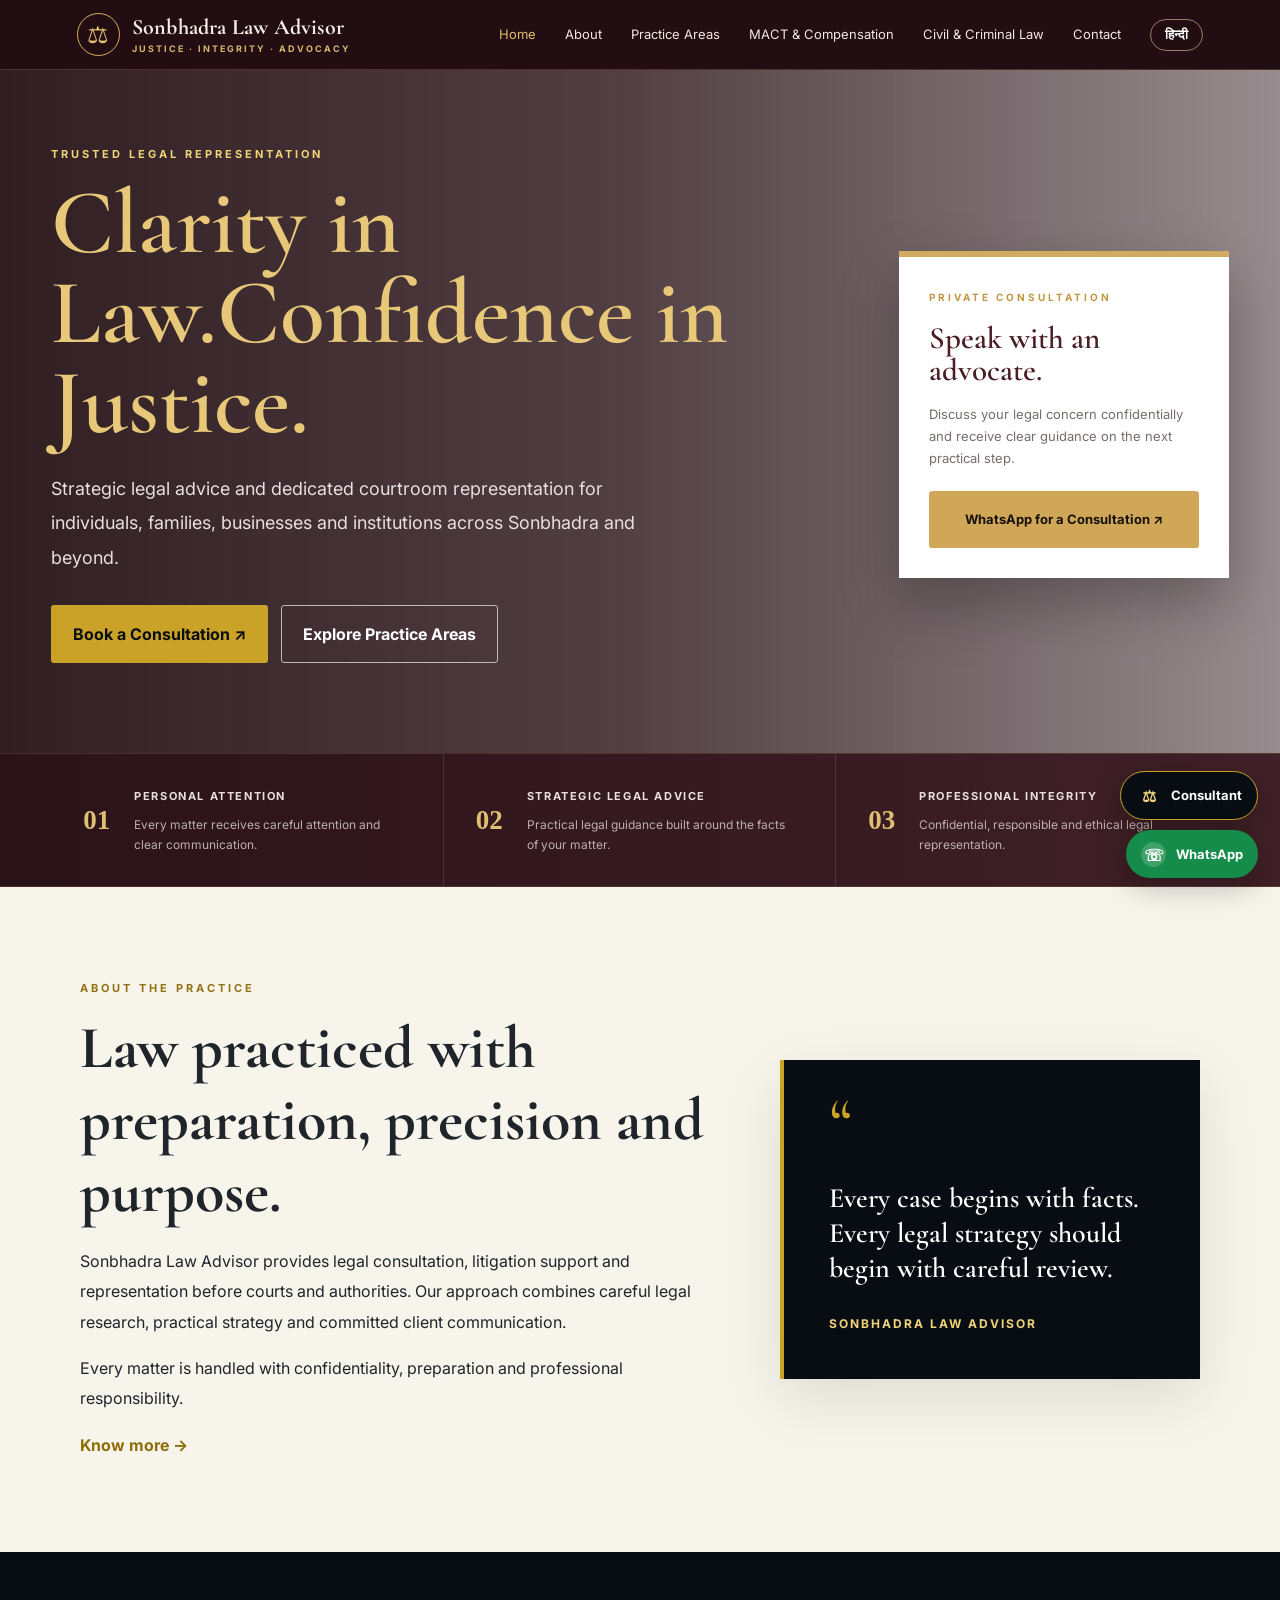
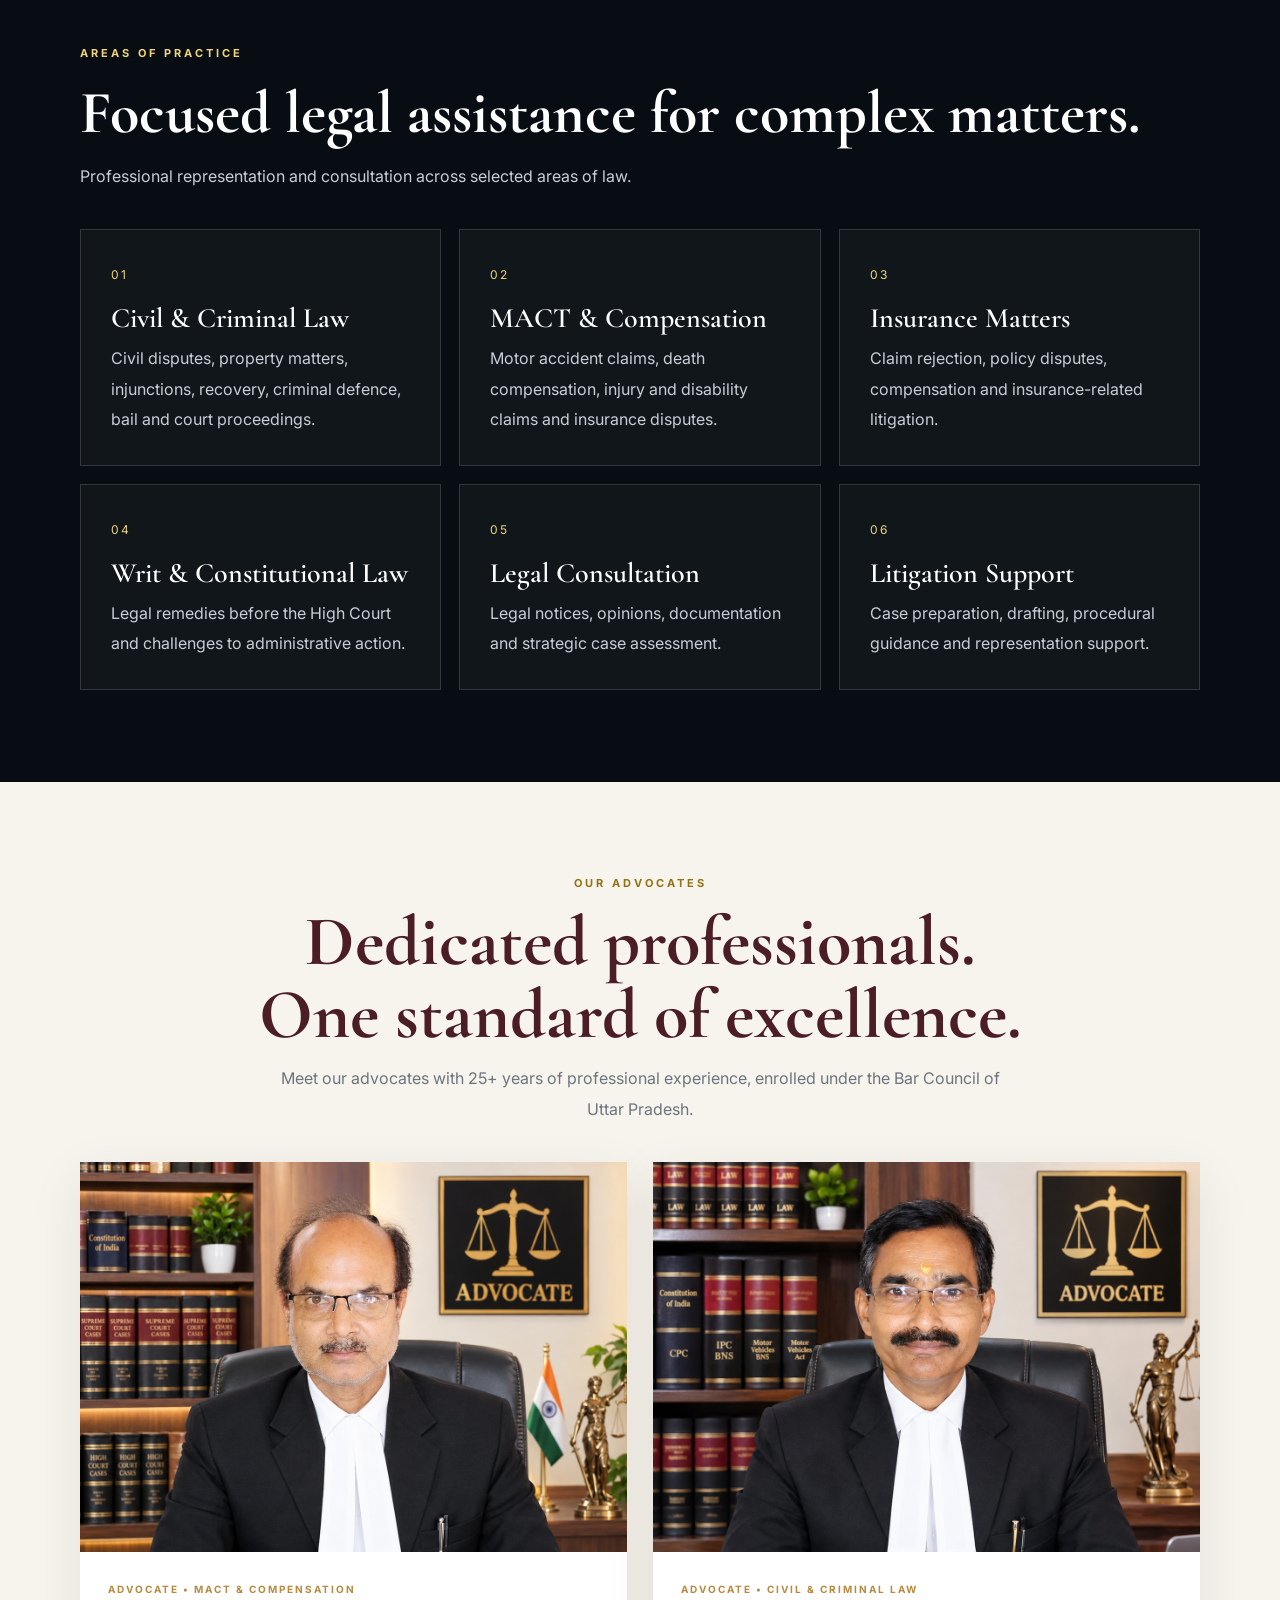
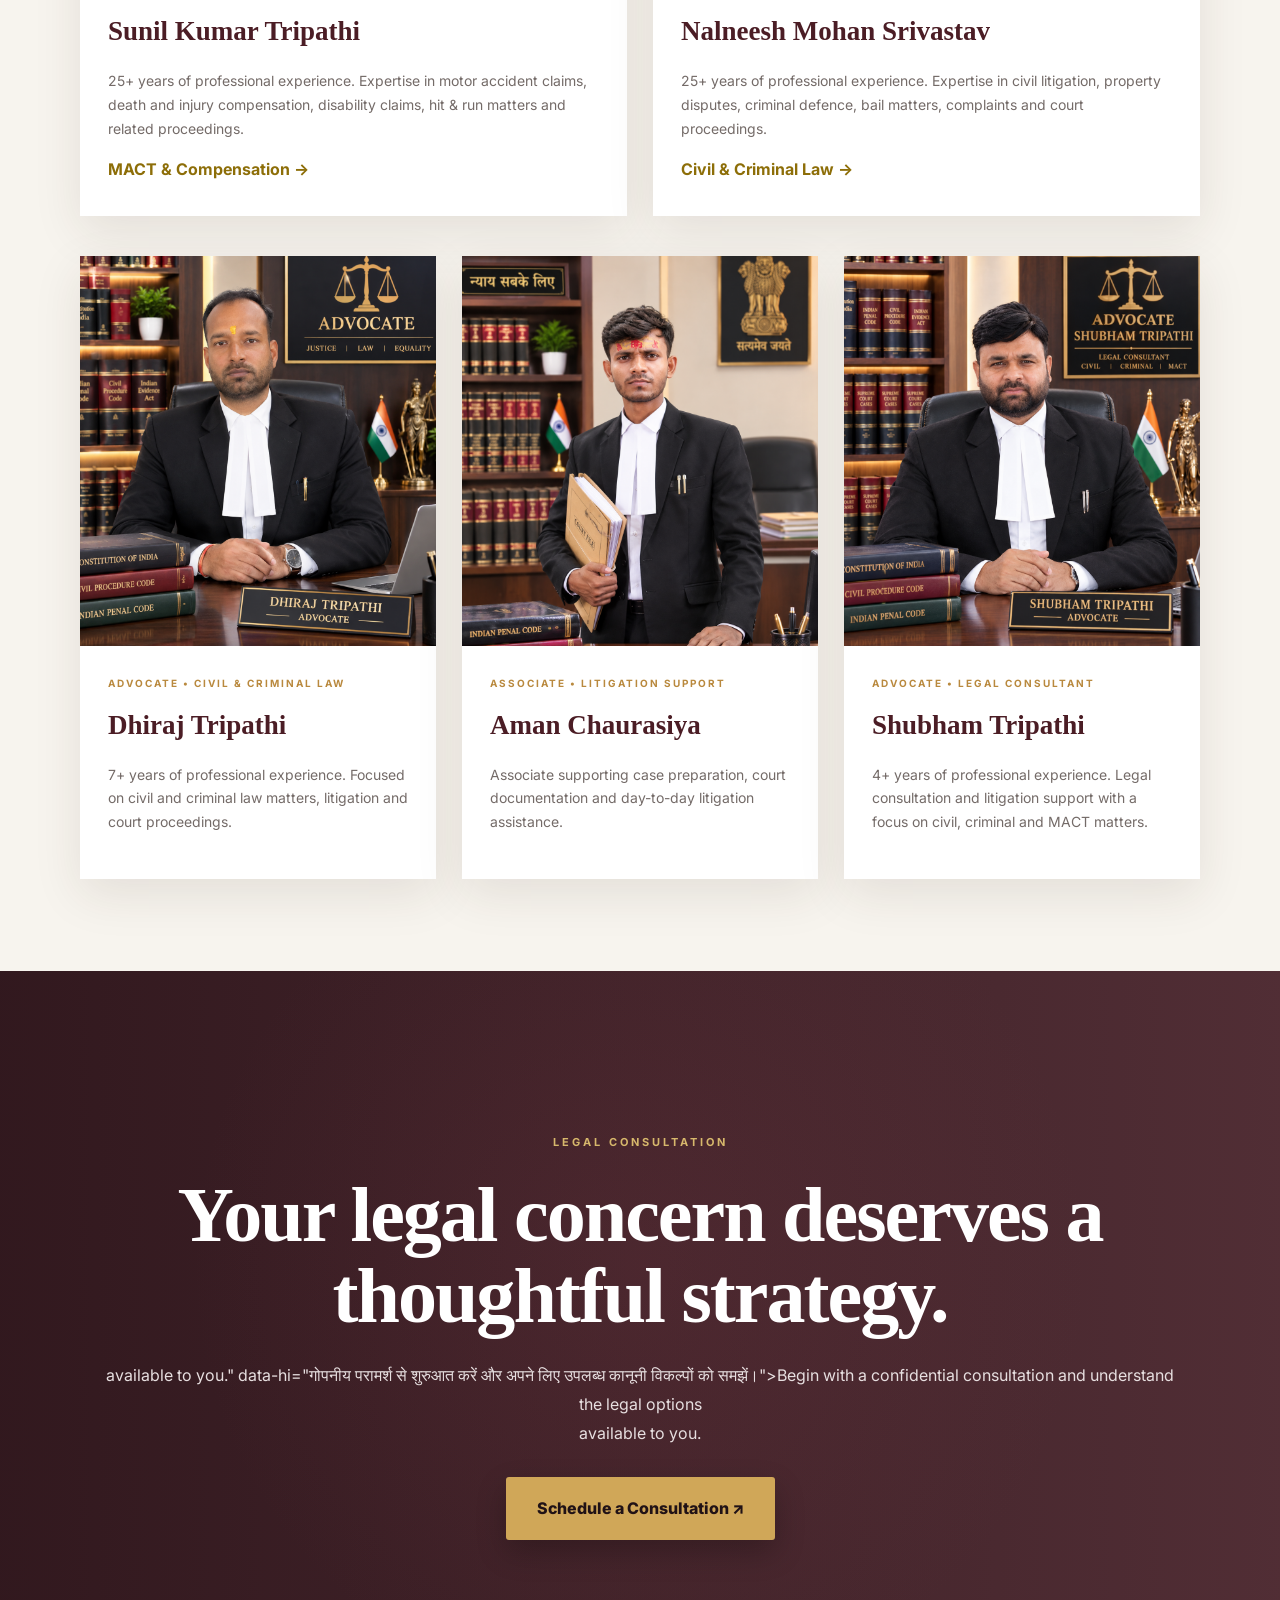
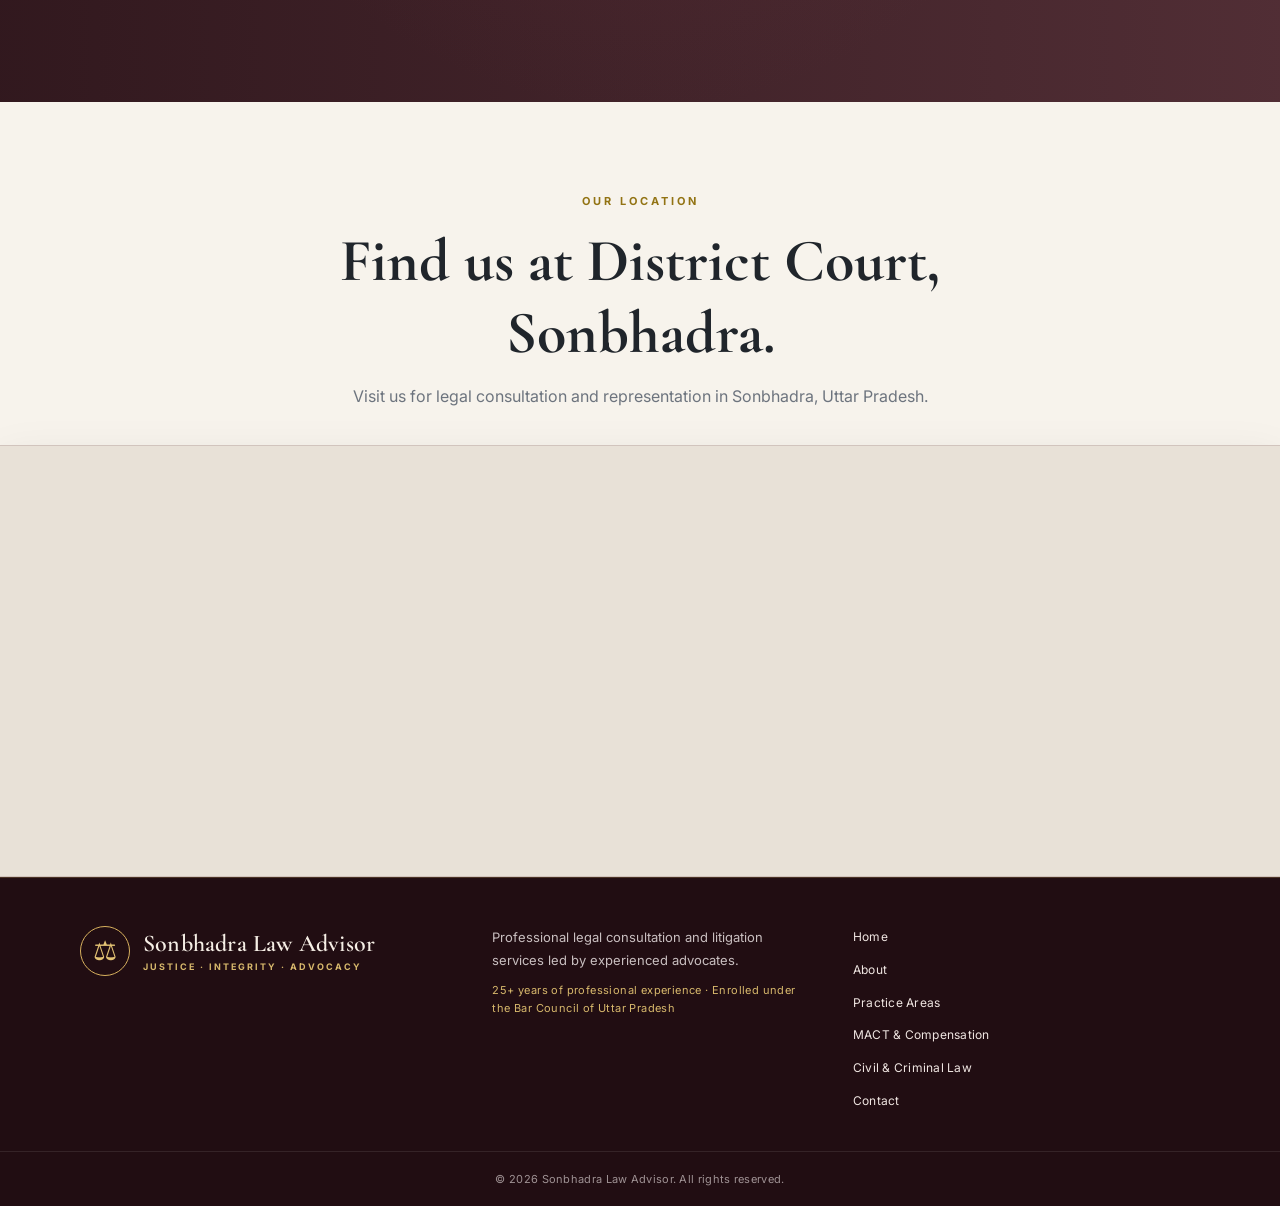
==== commit daa6b270: "Refactor hero section heading for clarity br tag Updated heading to improve clarity and consistency " ====
--- a/index.html
+++ b/index.html
@@ -31,7 +31,7 @@
 <div class="container hero-layout">
 <div class="hero-content reveal">
 <p class="eyebrow" data-en="Trusted Legal Representation" data-hi="विश्वसनीय कानूनी प्रतिनिधित्व">Trusted Legal Representation</p>
-<h1 data-en="Clarity in Law.<br/>Confidence in Justice." data-hi="कानून में स्पष्टता।<br/>न्याय में विश्वास।">Clarity in Law.<br/>Confidence in Justice.</h1>
+<h1 data-en="Clarity in Law.Confidence in Justice." data-hi="कानून में स्पष्टता।<br/>न्याय में विश्वास।">Clarity in Law.<br/>Confidence in Justice.</h1>
 <p class="hero-description" data-en="Strategic legal advice and dedicated courtroom representation for individuals, families, businesses and institutions across Sonbhadra and beyond." data-hi="सोनभद्र और आसपास के क्षेत्रों में व्यक्तियों, परिवारों, व्यवसायों और संस्थानों के लिए रणनीतिक कानूनी सलाह और समर्पित न्यायालयीन प्रतिनिधित्व।">Strategic legal advice and dedicated courtroom representation for individuals, families, businesses and institutions across Sonbhadra and beyond.</p>
 <div class="hero-actions">
 <a class="btn btn-gold" href="contact.html" data-en="Book a Consultation ↗" data-hi="परामर्श बुक करें ↗">Book a Consultation ↗</a>
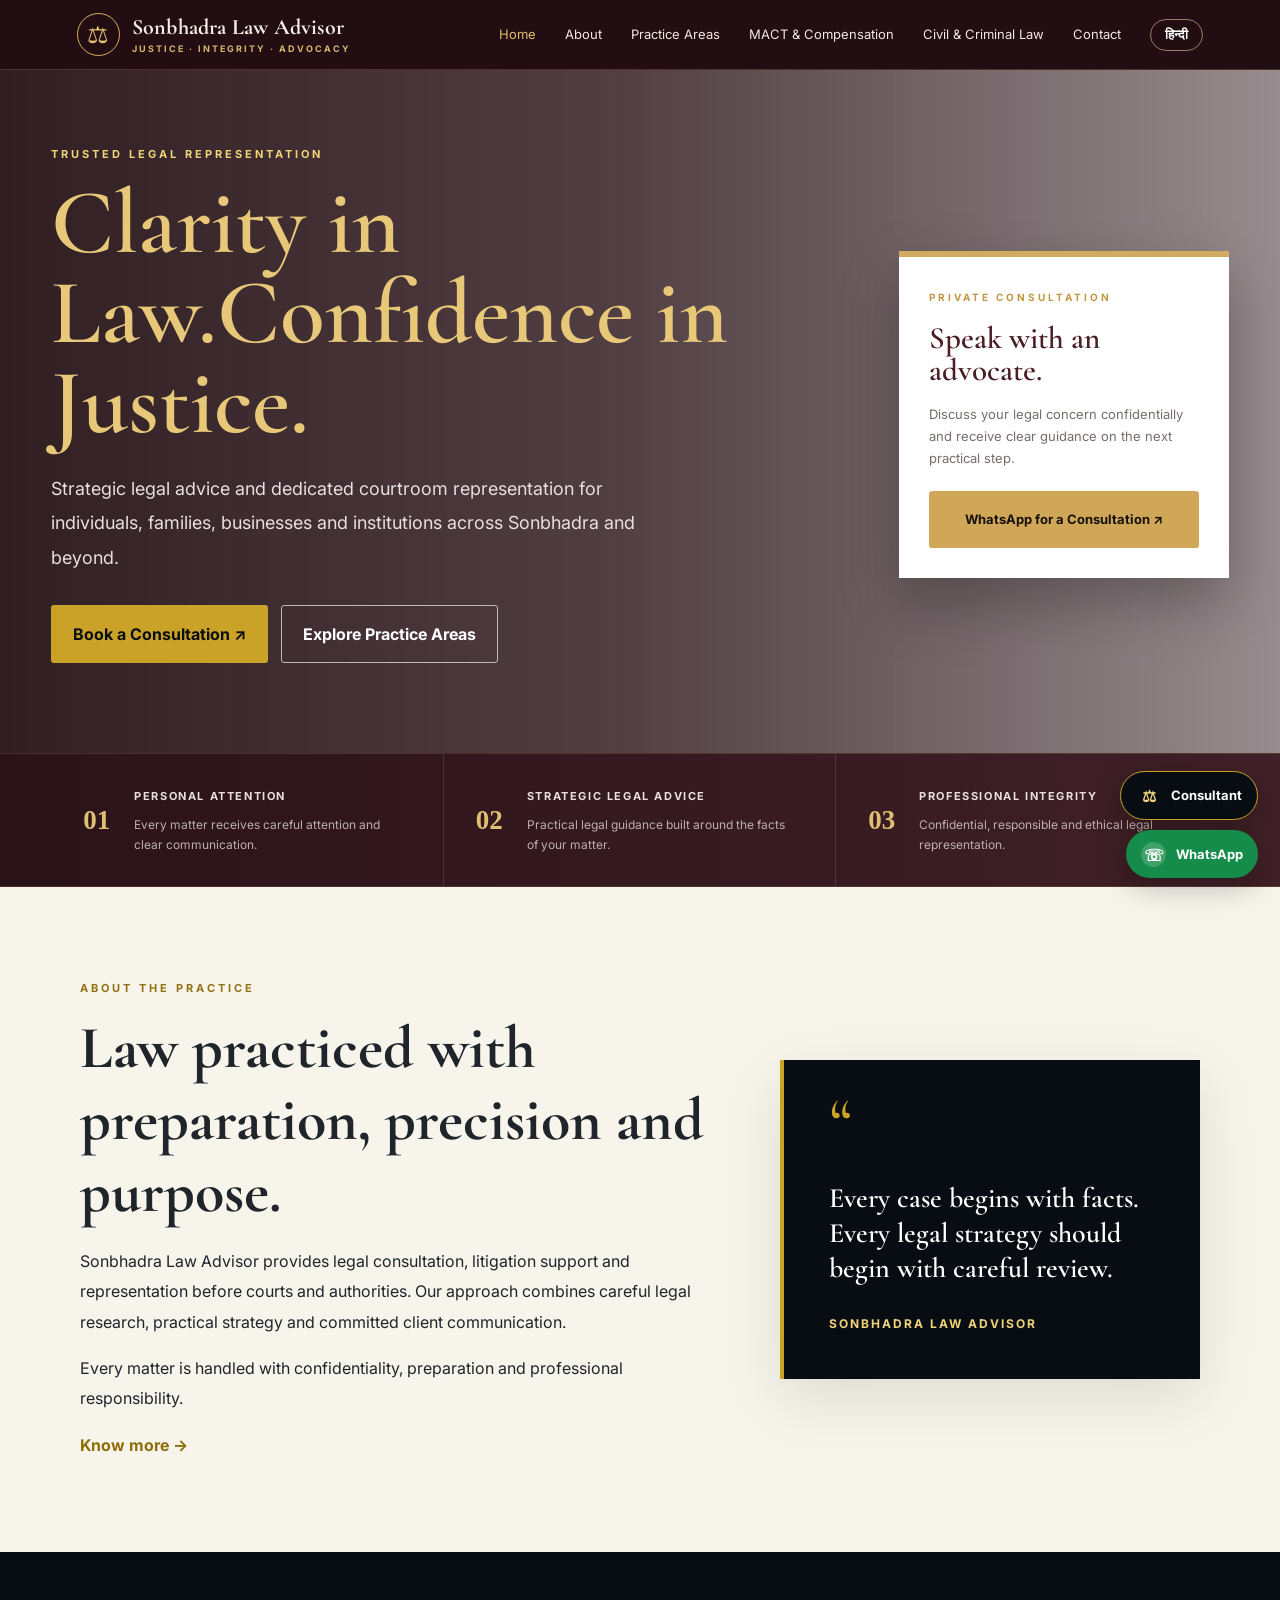
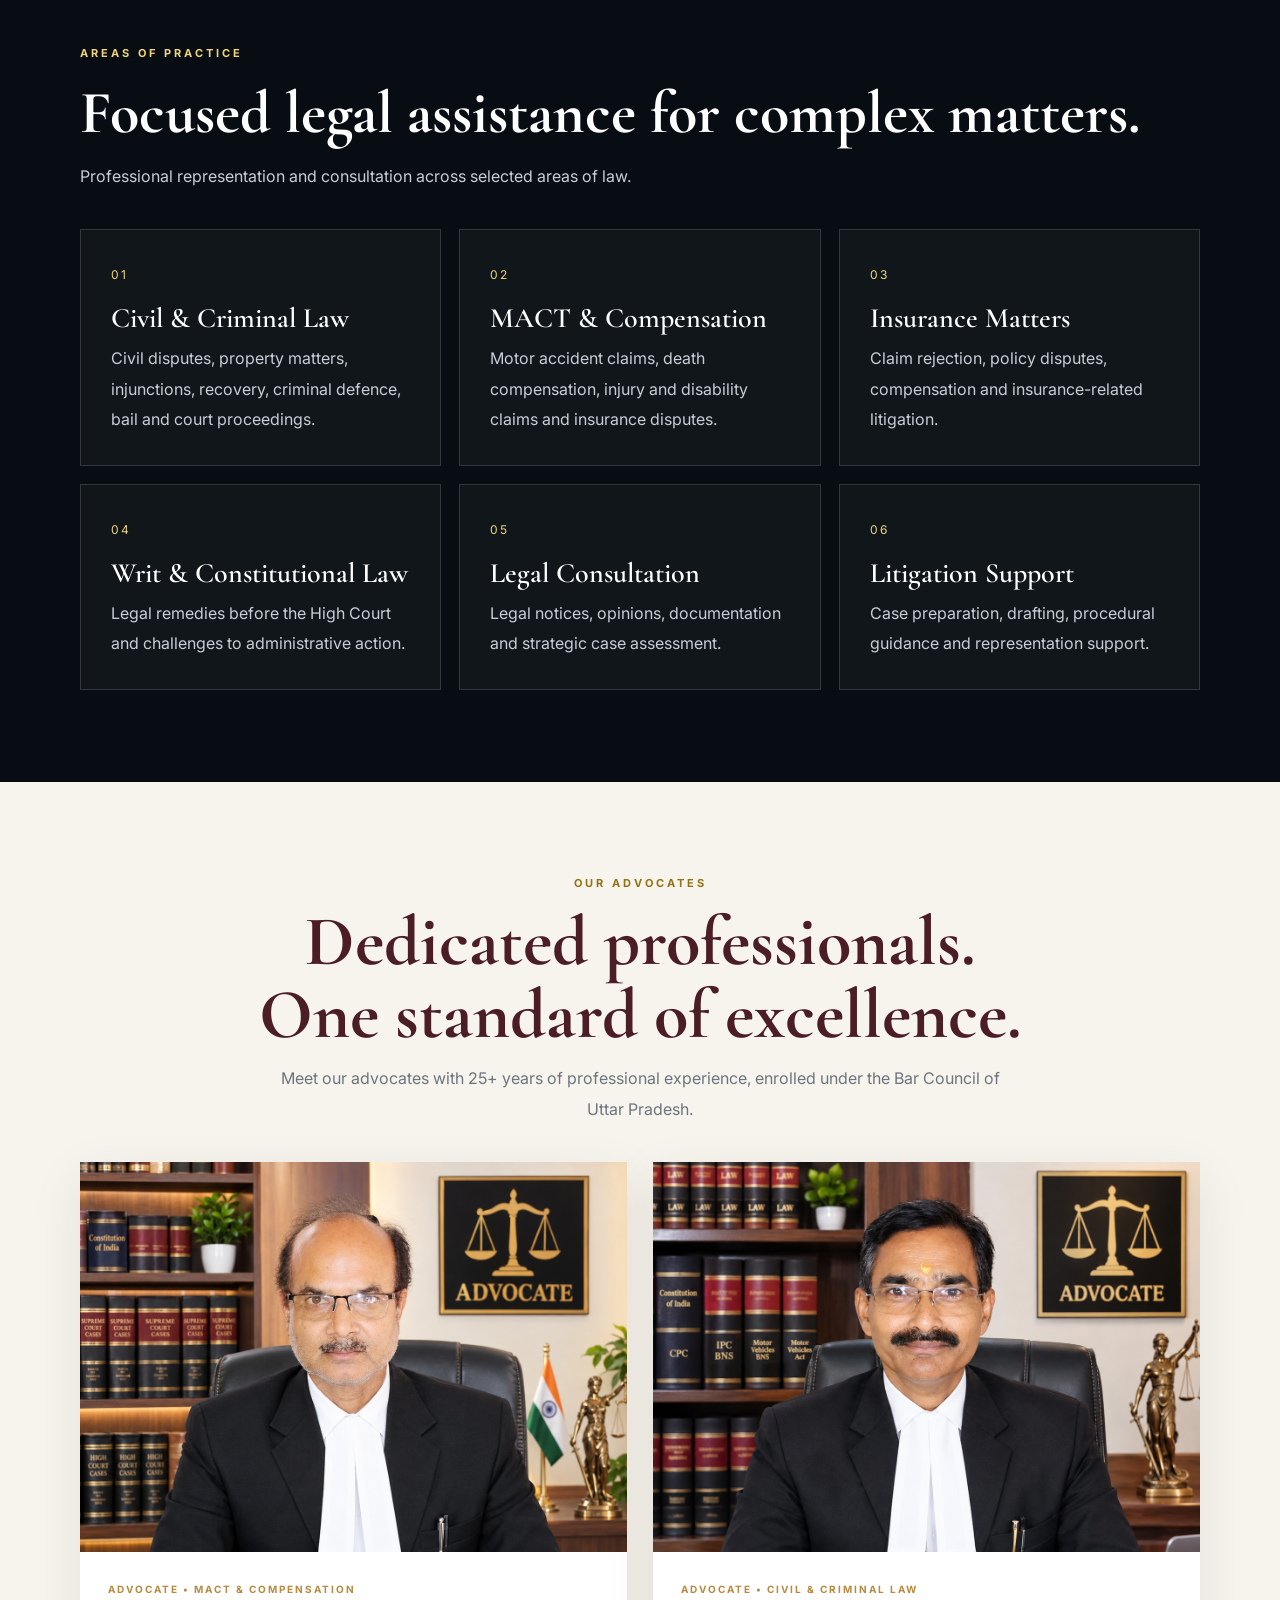
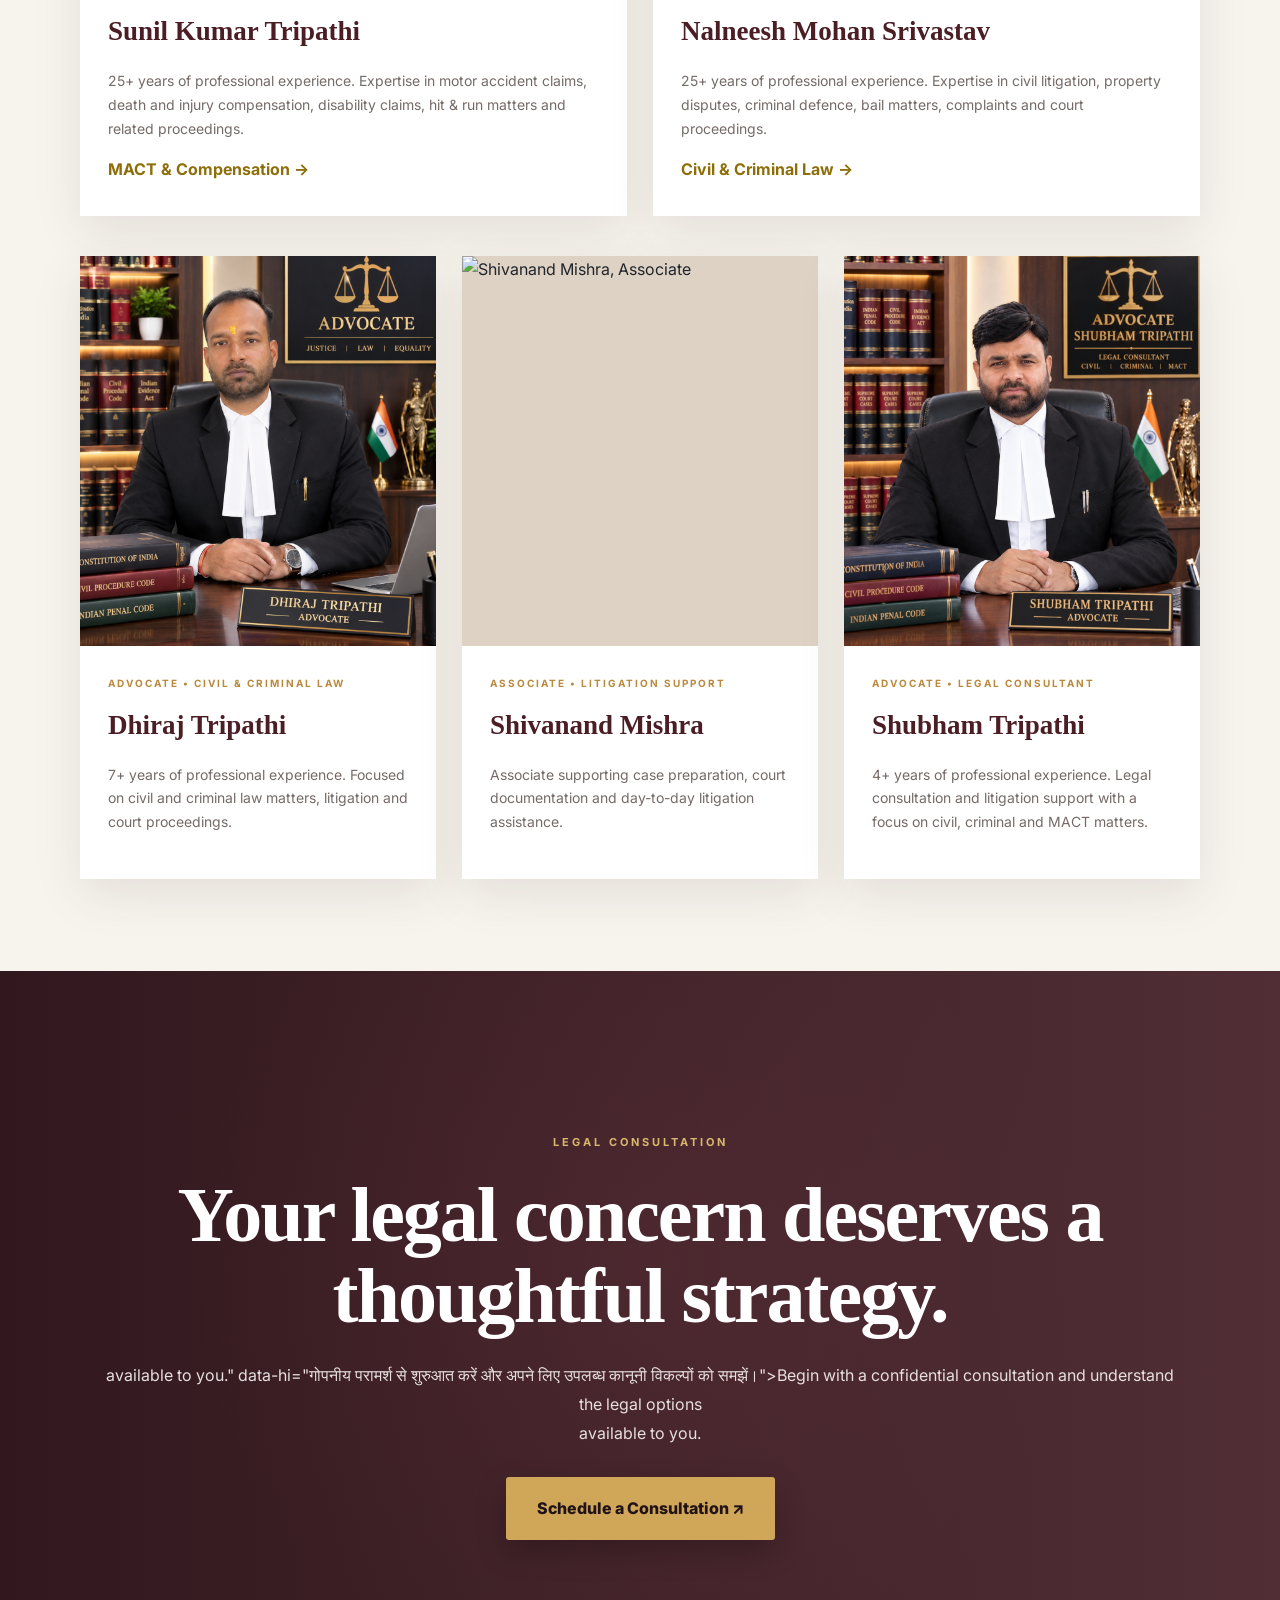
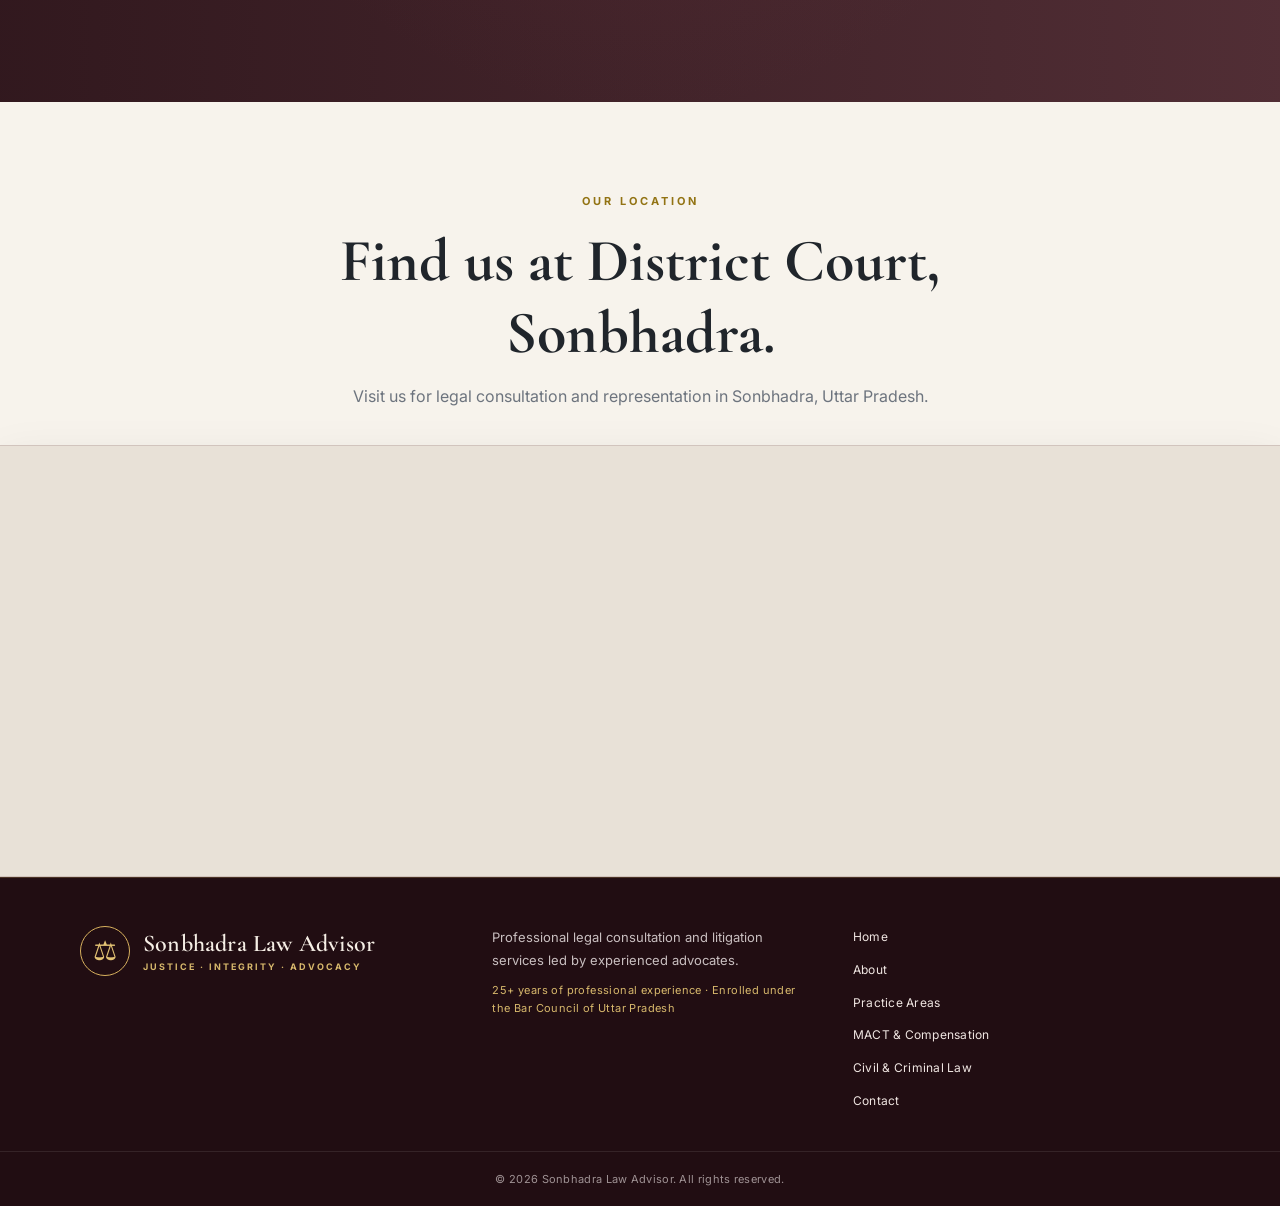
==== commit 7e2aa79a: "Add Shivanand Mishra to advocates list" ====
--- a/index.html
+++ b/index.html
@@ -6,7 +6,7 @@
 <meta content="width=device-width,initial-scale=1" name="viewport"/>
 <title>Sonbhadra Law Advisor | Advocate &amp; Legal Consultant</title>
 <meta content="Sonbhadra Law Advisor provides professional legal consultation and representation for civil, criminal, MACT, compensation, insurance and related matters in Sonbhadra, Uttar Pradesh." name="description"/>
-<link href="https://sonbhadralawadvisor.com/" rel="canonical"/>
+<link href="https://sonbhadralawadvisor.online/" rel="canonical"/>
 <link href="style.css" rel="stylesheet"/>
 </head>
 <body>
@@ -26,12 +26,22 @@
 <button class="lang-btn" id="langBtn">हिन्दी</button>
 </nav>
 </header>
+  <!-- Google tag (gtag.js) -->
+<script async src="https://www.googletagmanager.com/gtag/js?id=G-LC73SDHMNC">
+</script>
+<script>
+  window.dataLayer = window.dataLayer || [];
+  function gtag(){dataLayer.push(arguments);}
+  gtag('js', new Date());
+
+  gtag('config', 'G-LC73SDHMNC');
+</script>
 <main>
 <section class="hero premium-hero" id="home">
 <div class="container hero-layout">
 <div class="hero-content reveal">
 <p class="eyebrow" data-en="Trusted Legal Representation" data-hi="विश्वसनीय कानूनी प्रतिनिधित्व">Trusted Legal Representation</p>
-<h1 data-en="Clarity in Law.Confidence in Justice." data-hi="कानून में स्पष्टता।<br/>न्याय में विश्वास।">Clarity in Law.<br/>Confidence in Justice.</h1>
+<h1 data-en="Clarity in Law.Confidence in Justice." data-hi="कानून में स्पष्टता । न्याय में विश्वास।">Clarity in Law. Confidence in Justice.</h1>
 <p class="hero-description" data-en="Strategic legal advice and dedicated courtroom representation for individuals, families, businesses and institutions across Sonbhadra and beyond." data-hi="सोनभद्र और आसपास के क्षेत्रों में व्यक्तियों, परिवारों, व्यवसायों और संस्थानों के लिए रणनीतिक कानूनी सलाह और समर्पित न्यायालयीन प्रतिनिधित्व।">Strategic legal advice and dedicated courtroom representation for individuals, families, businesses and institutions across Sonbhadra and beyond.</p>
 <div class="hero-actions">
 <a class="btn btn-gold" href="contact.html" data-en="Book a Consultation ↗" data-hi="परामर्श बुक करें ↗">Book a Consultation ↗</a>
@@ -114,7 +124,7 @@
 <div class="advocates-grid team-second-row">
 <article class="advocate-card"><div class="advocate-photo-wrap"><img alt="Dhiraj Tripathi, Advocate" class="advocate-photo" src="dhiraj-tripathi.png" loading="lazy"/></div><div class="advocate-info"><p class="advocate-role" data-en="ADVOCATE • CIVIL &amp; CRIMINAL LAW" data-hi="अधिवक्ता • सिविल एवं आपराधिक कानून">ADVOCATE • CIVIL &amp; CRIMINAL LAW</p><h3>Dhiraj Tripathi</h3><p data-en="7+ years of professional experience. Focused on civil and criminal law matters, litigation and court proceedings." data-hi="7+ वर्षों का पेशेवर अनुभव। सिविल एवं आपराधिक कानून, मुकदमेबाजी और न्यायालयीन कार्यवाही पर केंद्रित।">7+ years of professional experience. Focused on civil and criminal law matters, litigation and court proceedings.</p></div></article>
 
-<article class="advocate-card"><div class="advocate-photo-wrap"><img alt="Aman Chaurasiya, Associate" class="advocate-photo" src="aman-chaurasiya.png" loading="lazy"/></div><div class="advocate-info"><p class="advocate-role" data-en="ASSOCIATE • LITIGATION SUPPORT" data-hi="एसोसिएट • मुकदमेबाजी सहायता">ASSOCIATE • LITIGATION SUPPORT</p><h3>Aman Chaurasiya</h3><p data-en="Associate supporting case preparation, court documentation and day-to-day litigation assistance." data-hi="वाद की तैयारी, न्यायालयीन दस्तावेजीकरण और दैनिक मुकदमेबाजी कार्य में सहयोग।">Associate supporting case preparation, court documentation and day-to-day litigation assistance.</p></div></article>
+<article class="advocate-card"><div class="advocate-photo-wrap"><img alt="Shivanand Mishra, Associate" class="advocate-photo" src="shivanand-mishra.png" loading="lazy"/></div><div class="advocate-info"><p class="advocate-role" data-en="ASSOCIATE • LITIGATION SUPPORT" data-hi="एसोसिएट • मुकदमेबाजी सहायता">ASSOCIATE • LITIGATION SUPPORT</p><h3>Shivanand Mishra</h3><p data-en="Associate supporting case preparation, court documentation and day-to-day litigation assistance." data-hi="वाद की तैयारी, न्यायालयीन दस्तावेजीकरण और दैनिक मुकदमेबाजी कार्य में सहयोग।">Associate supporting case preparation, court documentation and day-to-day litigation assistance.</p></div></article>
 <article class="advocate-card"><div class="advocate-photo-wrap"><img alt="Shubham Tripathi, Advocate" class="advocate-photo" src="shubham-tripathi.png" loading="lazy"/></div><div class="advocate-info"><p class="advocate-role" data-en="ADVOCATE • LEGAL CONSULTANT" data-hi="अधिवक्ता • विधिक सलाहकार">ADVOCATE • LEGAL CONSULTANT</p><h3>Shubham Tripathi</h3><p data-en="4+ years of professional experience. Legal consultation and litigation support with a focus on civil, criminal and MACT matters." data-hi="4+ वर्षों का पेशेवर अनुभव। सिविल, आपराधिक और MACT मामलों में विधिक परामर्श एवं मुकदमेबाजी सहायता।">4+ years of professional experience. Legal consultation and litigation support with a focus on civil, criminal and MACT matters.</p></div></article>
 </div></section>
 <section aria-label="Legal consultation" class="cta legal-concern-section section">
